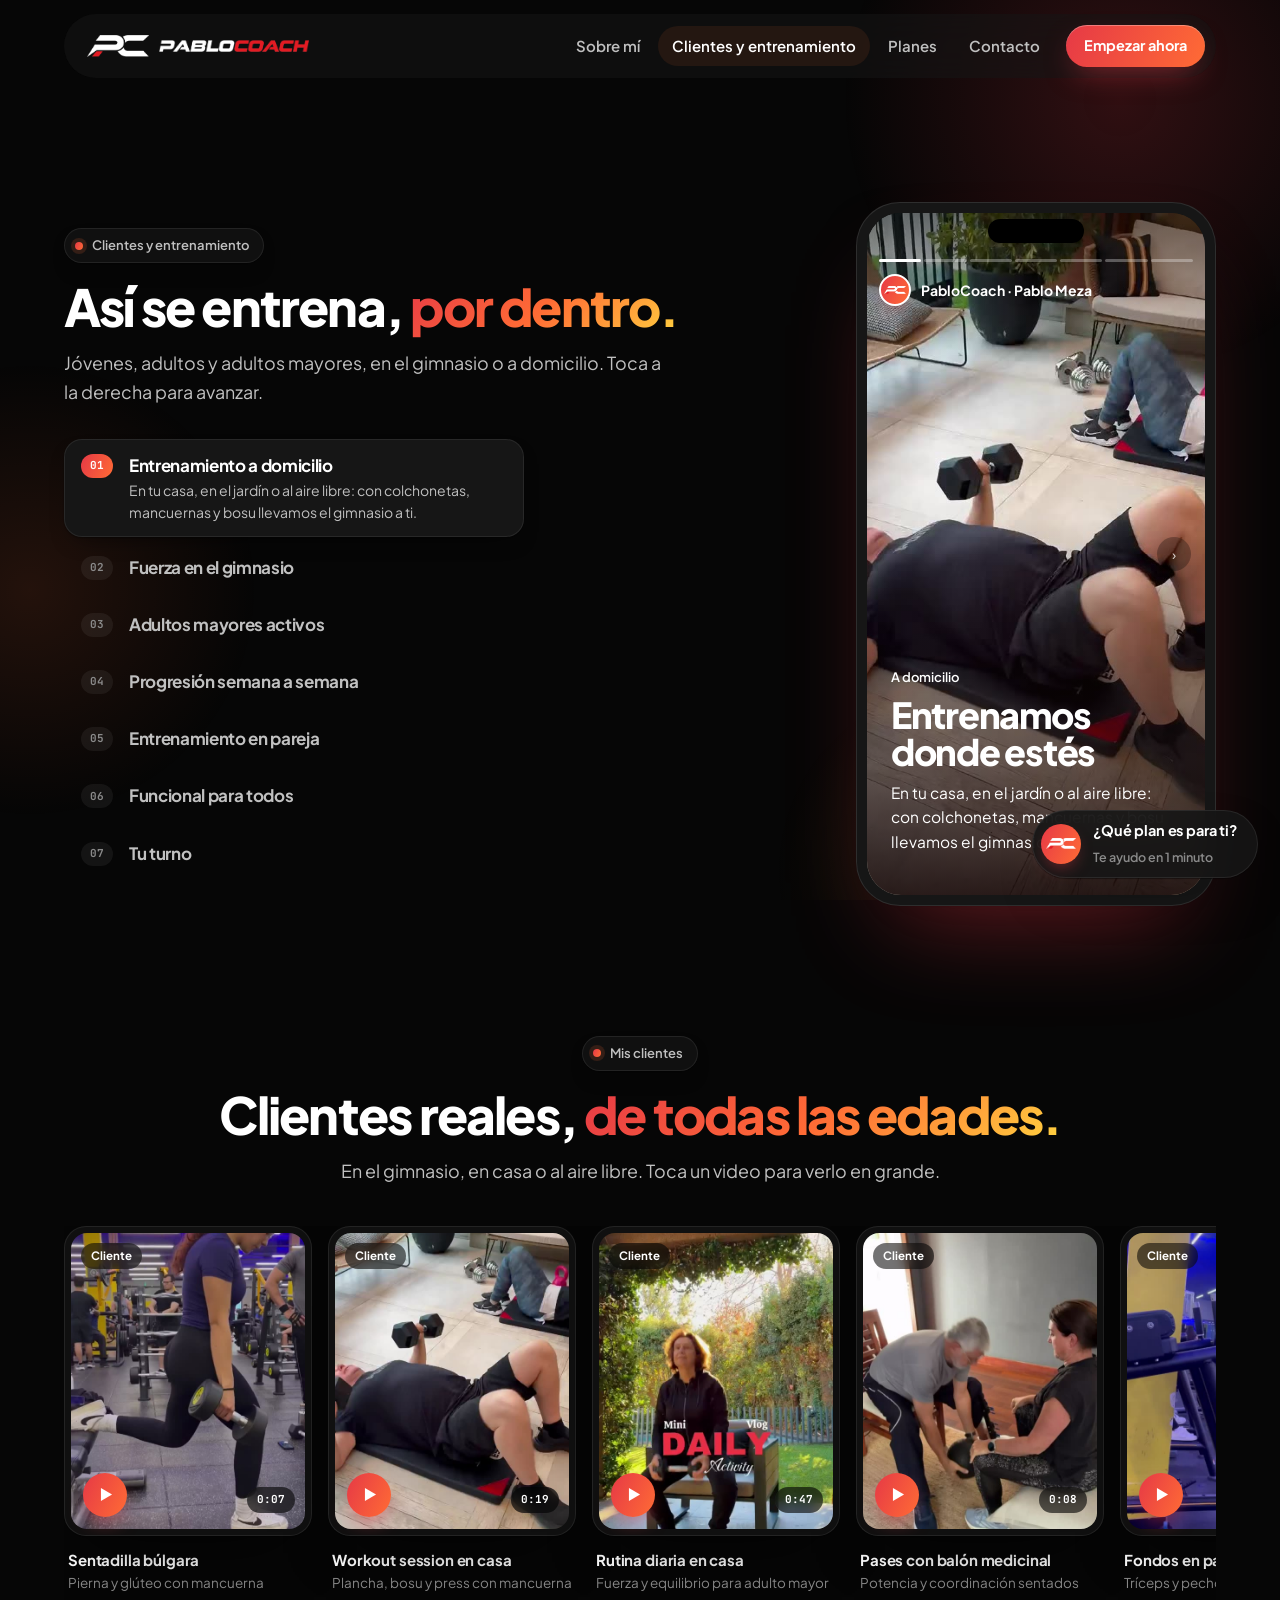
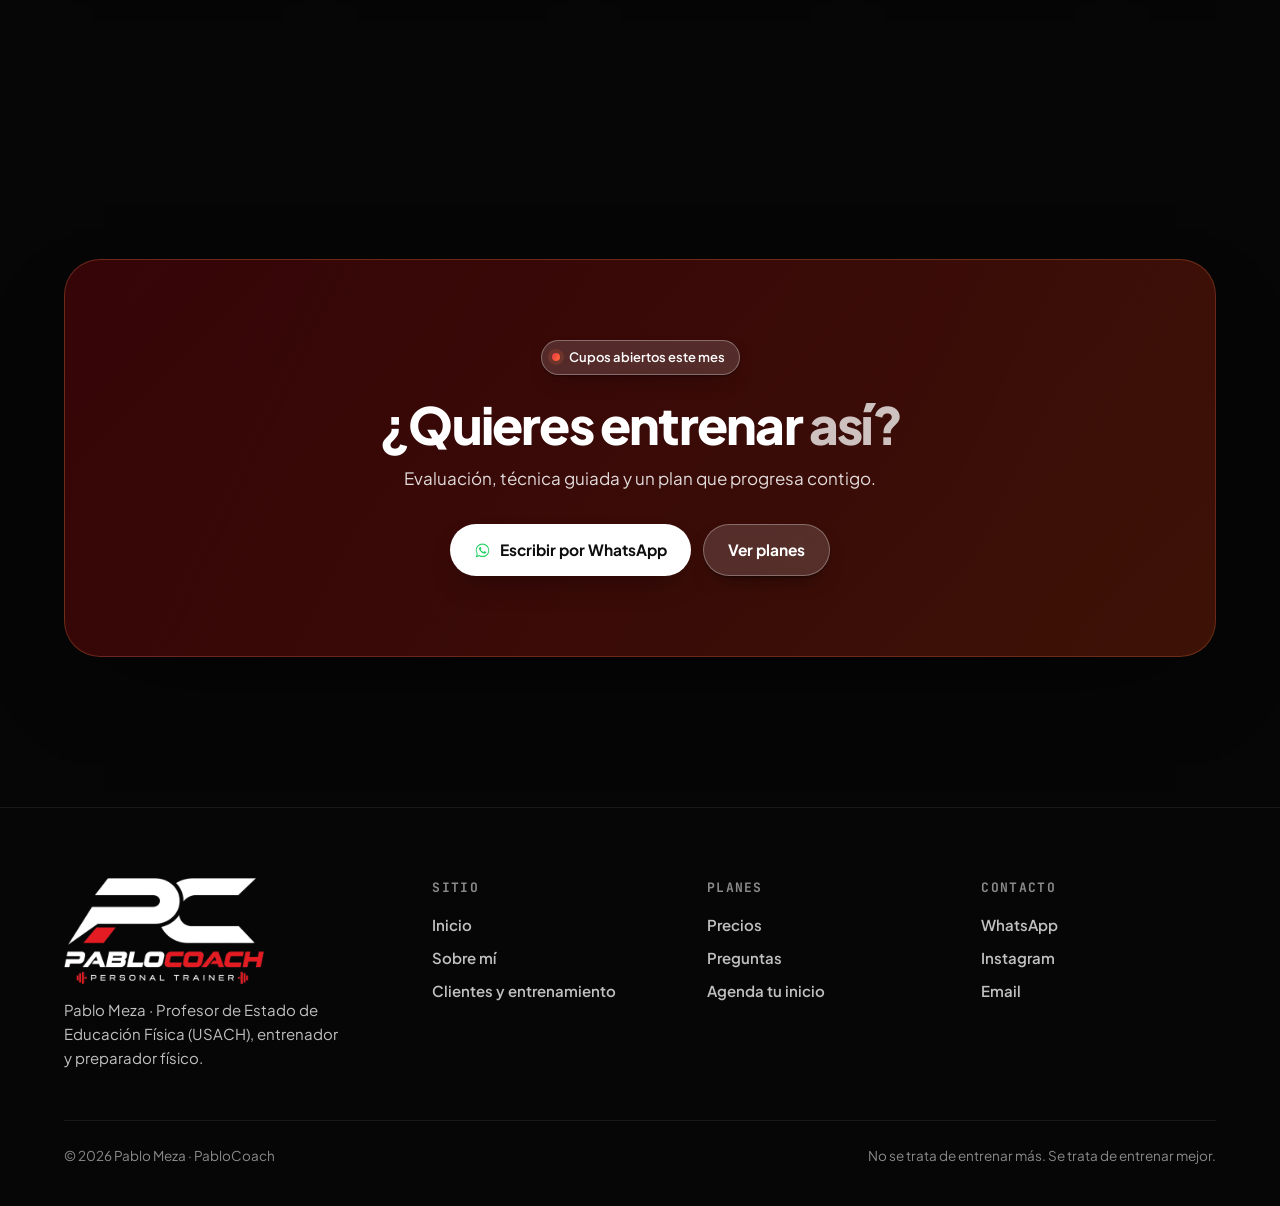
==== clientes.html @ e5ab9fd6 "Carrusel de planes centrado en celular Co-Authored-By: Claude Opus 5.5 <noreply@anthropic.com>" ====
<!doctype html>
<html lang="es">
<head>
  <meta charset="utf-8">
  <meta name="viewport" content="width=device-width, initial-scale=1">
  <title>Clientes y entrenamiento · PabloCoach</title>
  <meta name="description" content="Así entrenan los clientes de Pablo Meza: en el gimnasio, a domicilio y adultos mayores, con evaluación y técnica guiada.">
  <meta name="theme-color" content="#060606">
  <meta property="og:site_name" content="PabloCoach">
  <meta property="og:title" content="Clientes y entrenamiento · PabloCoach">
  <meta property="og:description" content="Así entrenan los clientes de Pablo Meza: en el gimnasio, a domicilio y adultos mayores, con evaluación y técnica guiada.">
  <meta property="og:image" content="assets/img/c-bulgara.jpg">
  <link rel="icon" type="image/png" href="assets/img/favicon.png">
  <link rel="apple-touch-icon" href="assets/img/apple-touch-icon.png">
  <link rel="preconnect" href="https://fonts.googleapis.com">
  <link rel="preconnect" href="https://fonts.gstatic.com" crossorigin>
  <link href="https://fonts.googleapis.com/css2?family=Plus+Jakarta+Sans:wght@400;500;600;700;800&family=JetBrains+Mono:wght@500;700&display=swap" rel="stylesheet">
  <link rel="stylesheet" href="styles.css?v=202610081731">
</head>
<body>
<div class="blobs" aria-hidden="true"><i></i><i></i><i></i></div>
<header class="nav">
  <div class="wrap">
    <div class="nav-in">
      <a href="index.html" class="logo" aria-label="PabloCoach, inicio"><img class="logo-pc" src="assets/img/logo-pc.png" alt="" width="85" height="30"><img class="logo-txt" src="assets/img/logo-texto.png" alt="PabloCoach" width="185" height="15"></a>
      <nav class="nav-d" aria-label="Principal">
        <a href="sobre-mi.html">Sobre mí</a>
        <a href="clientes.html" class="on" aria-current="page">Clientes y entrenamiento</a>
        <a href="planes.html">Planes</a>
        <a href="contacto.html">Contacto</a>
        <a class="btn btn-p btn-s" data-wa="Hola Pablo! Quiero info para empezar a entrenar">Empezar ahora</a>
      </nav>
      <button class="burger" aria-label="Abrir menú" aria-expanded="false"><span></span><span></span></button>
    </div>
  </div>
</header>

<main>

<section id="clientes">
  <div class="wrap st-wrap">
    <div data-stories="historias-clientes">
      <span class="badge rev"><i></i>Clientes y entrenamiento</span>
      <h2 class="rev">Así se entrena, <span class="grad">por dentro.</span></h2>
      <p class="sub rev">Jóvenes, adultos y adultos mayores, en el gimnasio o a domicilio. Toca a la derecha para avanzar.</p>
      <ol class="st-chaps rev" aria-label="Capítulos">
        <li><button class="st-chap" type="button"><span class="n">01</span><span><b>Entrenamiento a domicilio</b><small><span>En tu casa, en el jardín o al aire libre: con colchonetas, mancuernas y bosu llevamos el gimnasio a ti.</span></small></span></button></li>
        <li><button class="st-chap" type="button"><span class="n">02</span><span><b>Fuerza en el gimnasio</b><small><span>Sentadilla búlgara con mancuerna: pierna, glúteo y equilibrio en un solo ejercicio.</span></small></span></button></li>
        <li><button class="st-chap" type="button"><span class="n">03</span><span><b>Adultos mayores activos</b><small><span>Fuerza, equilibrio y movilidad adaptados a cada etapa de la vida, para moverse mejor día a día.</span></small></span></button></li>
        <li><button class="st-chap" type="button"><span class="n">04</span><span><b>Progresión semana a semana</b><small><span>Fondos asistidos: hoy la máquina te ayuda, en unas semanas los haces libres.</span></small></span></button></li>
        <li><button class="st-chap" type="button"><span class="n">05</span><span><b>Entrenamiento en pareja</b><small><span>Circuitos de core en pareja: más motivación y el mismo cuidado de la técnica.</span></small></span></button></li>
        <li><button class="st-chap" type="button"><span class="n">06</span><span><b>Funcional para todos</b><small><span>Pases con balón medicinal: potencia, coordinación y reacción, sin importar la edad.</span></small></span></button></li>
        <li><button class="st-chap" type="button"><span class="n">07</span><span><b>Tu turno</b><small><span>Cuéntame tu objetivo y armamos tu plan esta semana.</span></small></span></button></li>
      </ol>
      
    </div>
    <div class="st-phone rev">
      <div class="stories" id="historias-clientes" tabindex="0" role="region" aria-roledescription="historias" aria-label="Clientes y entrenamiento. Usa las flechas para avanzar.">
        <div class="st-slide" data-dur="9000">
          <video src="assets/video/c-domicilio.mp4" poster="assets/img/c-domicilio.jpg" muted loop playsinline preload="none" aria-label="Entrenamos donde estés"></video>
          <div class="st-txt"><small>A domicilio</small><h3>Entrenamos donde estés</h3><p>En tu casa, en el jardín o al aire libre: con colchonetas, mancuernas y bosu llevamos el gimnasio a ti.</p></div>
        </div>
        <div class="st-slide" data-dur="7000">
          <video src="assets/video/c-bulgara.mp4" poster="assets/img/c-bulgara.jpg" muted loop playsinline preload="none" aria-label="Fuerza que se nota"></video>
          <div class="st-txt"><small>En el gimnasio</small><h3>Fuerza que se nota</h3><p>Sentadilla búlgara con mancuerna: pierna, glúteo y equilibrio en un solo ejercicio.</p></div>
        </div>
        <div class="st-slide" data-dur="9000">
          <video src="assets/video/c-adulto-mayor.mp4" poster="assets/img/c-adulto-mayor.jpg" muted loop playsinline preload="none" aria-label="Para todas las edades"></video>
          <div class="st-txt"><small>Adulto mayor</small><h3>Para todas las edades</h3><p>Fuerza, equilibrio y movilidad adaptados a cada etapa de la vida, para moverse mejor día a día.</p></div>
        </div>
        <div class="st-slide" data-dur="8000">
          <video src="assets/video/c-fondos-asistidos.mp4" poster="assets/img/c-fondos-asistidos.jpg" muted loop playsinline preload="none" aria-label="Paso a paso"></video>
          <div class="st-txt"><small>Progresión</small><h3>Paso a paso</h3><p>Fondos asistidos: hoy la máquina te ayuda, en unas semanas los haces libres.</p></div>
        </div>
        <div class="st-slide" data-dur="8000">
          <video src="assets/video/c-core-pareja.mp4" poster="assets/img/c-core-pareja.jpg" muted loop playsinline preload="none" aria-label="Mejor acompañado"></video>
          <div class="st-txt"><small>En pareja o grupo</small><h3>Mejor acompañado</h3><p>Circuitos de core en pareja: más motivación y el mismo cuidado de la técnica.</p></div>
        </div>
        <div class="st-slide" data-dur="7000">
          <video src="assets/video/c-balon-medicinal.mp4" poster="assets/img/c-balon-medicinal.jpg" muted loop playsinline preload="none" aria-label="Moverse mejor"></video>
          <div class="st-txt"><small>Potencia y coordinación</small><h3>Moverse mejor</h3><p>Pases con balón medicinal: potencia, coordinación y reacción, sin importar la edad.</p></div>
        </div>
        <div class="st-slide" data-dur="7000">
          <video src="assets/video/c-press-piso.mp4" poster="assets/img/c-press-piso.jpg" muted loop playsinline preload="none" aria-label="¿Entrenamos?"></video>
          <div class="st-txt"><small>Tu turno</small><h3>¿Entrenamos?</h3><p>Cuéntame tu objetivo y armamos tu plan esta semana.</p><a class="btn btn-p btn-s" data-wa="Hola Pablo! Vi tu página y quiero entrenar contigo">Escribirle a Pablo <svg viewBox="0 0 20 20" fill="none" stroke="currentColor" stroke-width="2.2" stroke-linecap="round" stroke-linejoin="round"><path d="M4 10h12M11 5l5 5-5 5"/></svg></a></div>
        </div>
        <div class="st-top"><div class="st-bars"></div><div class="st-user"><span class="np-av"><img src="assets/img/logo-pc.png" alt=""></span>PabloCoach · Pablo Meza</div></div>
        <span class="st-hint" aria-hidden="true">›</span>
      </div>
    </div>
  </div>
</section>


<section style="padding-top:20px">
  <div class="wrap center">
    <span class="badge rev"><i></i>Mis clientes</span>
    <h2 class="rev">Clientes reales, <span class="grad">de todas las edades.</span></h2>
    <p class="sub rev">En el gimnasio, en casa o al aire libre. Toca un video para verlo en grande.</p>
  </div>
  <div class="wrap">
    <ul class="vrow" id="videos">
      <li><button class="vcard" data-src="assets/video/c-bulgara.mp4" aria-label="Ver video: Sentadilla búlgara">
        <span class="fr"><img src="assets/img/c-bulgara.jpg" alt="" loading="lazy"><span class="tg">Cliente</span><span class="pl"><svg viewBox="0 0 12 14"><path fill="currentColor" d="M0 0l12 7-12 7z"/></svg></span><span class="du">0:07</span></span>
        <b>Sentadilla búlgara</b><small>Pierna y glúteo con mancuerna</small></button></li>
      <li><button class="vcard" data-src="assets/video/c-domicilio.mp4" aria-label="Ver video: Workout session en casa">
        <span class="fr"><img src="assets/img/c-domicilio.jpg" alt="" loading="lazy"><span class="tg">Cliente</span><span class="pl"><svg viewBox="0 0 12 14"><path fill="currentColor" d="M0 0l12 7-12 7z"/></svg></span><span class="du">0:19</span></span>
        <b>Workout session en casa</b><small>Plancha, bosu y press con mancuerna</small></button></li>
      <li><button class="vcard" data-src="assets/video/c-adulto-mayor.mp4" aria-label="Ver video: Rutina diaria en casa">
        <span class="fr"><img src="assets/img/c-adulto-mayor.jpg" alt="" loading="lazy"><span class="tg">Cliente</span><span class="pl"><svg viewBox="0 0 12 14"><path fill="currentColor" d="M0 0l12 7-12 7z"/></svg></span><span class="du">0:47</span></span>
        <b>Rutina diaria en casa</b><small>Fuerza y equilibrio para adulto mayor</small></button></li>
      <li><button class="vcard" data-src="assets/video/c-balon-medicinal.mp4" aria-label="Ver video: Pases con balón medicinal">
        <span class="fr"><img src="assets/img/c-balon-medicinal.jpg" alt="" loading="lazy"><span class="tg">Cliente</span><span class="pl"><svg viewBox="0 0 12 14"><path fill="currentColor" d="M0 0l12 7-12 7z"/></svg></span><span class="du">0:08</span></span>
        <b>Pases con balón medicinal</b><small>Potencia y coordinación sentados</small></button></li>
      <li><button class="vcard" data-src="assets/video/c-fondos-paralelas.mp4" aria-label="Ver video: Fondos en paralelas">
        <span class="fr"><img src="assets/img/c-fondos-paralelas.jpg" alt="" loading="lazy"><span class="tg">Cliente</span><span class="pl"><svg viewBox="0 0 12 14"><path fill="currentColor" d="M0 0l12 7-12 7z"/></svg></span><span class="du">0:10</span></span>
        <b>Fondos en paralelas</b><small>Tríceps y pecho con peso corporal</small></button></li>
      <li><button class="vcard" data-src="assets/video/c-core-pareja.mp4" aria-label="Ver video: Circuito de core en pareja">
        <span class="fr"><img src="assets/img/c-core-pareja.jpg" alt="" loading="lazy"><span class="tg">Cliente</span><span class="pl"><svg viewBox="0 0 12 14"><path fill="currentColor" d="M0 0l12 7-12 7z"/></svg></span><span class="du">0:20</span></span>
        <b>Circuito de core en pareja</b><small>Crunch, plancha y elevación de piernas</small></button></li>
      <li><button class="vcard" data-src="assets/video/c-press-piso.mp4" aria-label="Ver video: Press de piso con barra">
        <span class="fr"><img src="assets/img/c-press-piso.jpg" alt="" loading="lazy"><span class="tg">Cliente</span><span class="pl"><svg viewBox="0 0 12 14"><path fill="currentColor" d="M0 0l12 7-12 7z"/></svg></span><span class="du">0:08</span></span>
        <b>Press de piso con barra</b><small>Fuerza de pecho al aire libre</small></button></li>
      <li><button class="vcard" data-src="assets/video/c-fondos-asistidos.mp4" aria-label="Ver video: Fondos asistidos">
        <span class="fr"><img src="assets/img/c-fondos-asistidos.jpg" alt="" loading="lazy"><span class="tg">Cliente</span><span class="pl"><svg viewBox="0 0 12 14"><path fill="currentColor" d="M0 0l12 7-12 7z"/></svg></span><span class="du">0:18</span></span>
        <b>Fondos asistidos</b><small>Progresión hacia fondos libres</small></button></li>
      <li><button class="vcard" data-src="assets/video/c-encogimientos.mp4" aria-label="Ver video: Encogimientos con mancuernas">
        <span class="fr"><img src="assets/img/c-encogimientos.jpg" alt="" loading="lazy"><span class="tg">Cliente</span><span class="pl"><svg viewBox="0 0 12 14"><path fill="currentColor" d="M0 0l12 7-12 7z"/></svg></span><span class="du">0:15</span></span>
        <b>Encogimientos con mancuernas</b><small>Trapecio y agarre</small></button></li>
      <li><button class="vcard" data-src="assets/video/c-core-mancuerna.mp4" aria-label="Ver video: Core con mancuerna">
        <span class="fr"><img src="assets/img/c-core-mancuerna.jpg" alt="" loading="lazy"><span class="tg">Cliente</span><span class="pl"><svg viewBox="0 0 12 14"><path fill="currentColor" d="M0 0l12 7-12 7z"/></svg></span><span class="du">0:04</span></span>
        <b>Core con mancuerna</b><small>Abdomen al aire libre</small></button></li>
    </ul>
  </div>
</section>


<section>
  <div class="wrap">
    <div class="cta-box rev">
      <video src="assets/video/cliente-dominadas.mp4" muted loop playsinline preload="none" data-auto aria-hidden="true"></video>
      <span class="badge" style="background:rgba(255,255,255,.14);border-color:rgba(255,255,255,.3);color:#fff"><i></i>Cupos abiertos este mes</span>
      <h2 style="margin-top:22px">¿Quieres entrenar <span style="opacity:.75">así?</span></h2>
      <p>Evaluación, técnica guiada y un plan que progresa contigo.</p>
      <div class="ctas">
        <a class="btn btn-white" data-wa="Hola Pablo! Quiero empezar a entrenar contigo"><svg style="color:#25D366" viewBox="0 0 32 32" aria-hidden="true"><path fill="currentColor" d="M16 3C9 3 3.3 8.6 3.3 15.6c0 2.4.7 4.7 1.9 6.7L3 29l6.9-2.2c1.9 1 4 1.6 6.1 1.6 7 0 12.7-5.6 12.7-12.6S23 3 16 3zm0 23.1c-2 0-3.9-.5-5.6-1.6l-.4-.2-4.1 1.3 1.3-4-.3-.4c-1.2-1.8-1.8-3.8-1.8-5.9C5.1 9.9 10 5.2 16 5.2s10.9 4.8 10.9 10.6S22 26.1 16 26.1zm6-7.9c-.3-.2-1.9-.9-2.2-1s-.5-.2-.7.2-.8 1-1 1.2-.4.2-.7.1c-.3-.2-1.4-.5-2.6-1.6-1-.9-1.6-1.9-1.8-2.2-.2-.3 0-.5.1-.7l.5-.6c.2-.2.2-.4.3-.6.1-.2 0-.4 0-.6l-1-2.4c-.3-.6-.5-.5-.7-.5h-.6c-.2 0-.6.1-.9.4-.3.3-1.2 1.1-1.2 2.7s1.2 3.2 1.4 3.4c.2.2 2.4 3.6 5.7 5 .8.3 1.4.5 1.9.7.8.3 1.5.2 2.1.1.6-.1 1.9-.8 2.2-1.5.3-.7.3-1.4.2-1.5-.1-.2-.3-.3-.6-.4z"/></svg> Escribir por WhatsApp</a>
        <a class="btn btn-g" href="planes.html">Ver planes</a>
      </div>
    </div>
  </div>
</section>

</main>

<footer class="foot">
  <div class="wrap">
    <div class="foot-grid">
      <div>
        <a href="index.html" class="logo-foot" aria-label="PabloCoach, inicio"><img src="assets/img/logo-pablocoach.png" alt="PabloCoach · Personal Trainer" width="200" height="106" loading="lazy"></a>
        <p>Pablo Meza · Profesor de Estado de Educación Física (USACH), entrenador y preparador físico.</p>
      </div>
      <div>
        <h4>Sitio</h4>
        <ul>
          <li><a href="index.html">Inicio</a></li>
          <li><a href="sobre-mi.html">Sobre mí</a></li>
          <li><a href="clientes.html">Clientes y entrenamiento</a></li>
        </ul>
      </div>
      <div>
        <h4>Planes</h4>
        <ul>
          <li><a href="planes.html">Precios</a></li>
          <li><a href="planes.html#preguntas">Preguntas</a></li>
          <li><a href="contacto.html">Agenda tu inicio</a></li>
        </ul>
      </div>
      <div>
        <h4>Contacto</h4>
        <ul>
          <li><a data-wa="Hola Pablo!">WhatsApp</a></li>
          <li><a data-ig>Instagram</a></li>
          <li><a data-mail>Email</a></li>
        </ul>
      </div>
    </div>
    <div class="foot-bot">
      <span>© <span data-year></span> Pablo Meza · PabloCoach</span>
      <span>No se trata de entrenar más. Se trata de entrenar mejor.</span>
    </div>
  </div>
</footer>

<div class="lb" role="dialog" aria-label="Video">
  <button class="lb-x" aria-label="Cerrar">✕</button>
  <video controls playsinline></video>
</div>

<script src="main.js?v=202610081731"></script>
<script src="chat.js?v=202610081731"></script>
</body>
</html>
---- styles.css ----
/* ═══════════════════════════════════════════════
   PABLOCOACH — styles.css
   Claro, vidrio esmerilado, degradado azul eléctrico
   ═══════════════════════════════════════════════ */

:root {
  color-scheme: dark;
  --bg: #060606;
  --dark: #0e0e0e;
  --dark2: #161616;
  --dark3: #1e1e1e;
  --ink: #ffffff;
  --ink2: #c0c0c0;
  --ink3: #8a8a8a;
  --line: rgba(255, 255, 255, .08);
  --rojo: #e63946;
  --acento: #ff6b35;
  --amarillo: #ffd23f;
  --check: #ff6b35;
  --grad: linear-gradient(135deg, #e63946, #ff6b35, #ffd23f);
  --grad-btn: linear-gradient(115deg, #e63946 0%, #ff6b35 100%);
  --glass: rgba(22, 22, 22, .72);
  --glass-bd: rgba(255, 255, 255, .08);
  --sh: 0 1px 1px rgba(0, 0, 0, .4), 0 24px 60px -28px rgba(0, 0, 0, .9);
  --sh-s: 0 1px 2px rgba(0, 0, 0, .4), 0 10px 24px -14px rgba(0, 0, 0, .8);
  --g: 24px;
  --r: 28px;
  --ease: cubic-bezier(.22, .8, .24, 1);
  --mono: 'JetBrains Mono', ui-monospace, monospace;
}

*, *::before, *::after { margin: 0; padding: 0; box-sizing: border-box; }
html { overflow-x: clip; scroll-behavior: smooth; -webkit-text-size-adjust: 100%; }
body {
  background: var(--bg);
  color: var(--ink);
  font-family: 'Plus Jakarta Sans', system-ui, -apple-system, sans-serif;
  font-size: 17px;
  line-height: 1.6;
  -webkit-font-smoothing: antialiased;
  overflow-x: clip;
}
a { color: inherit; text-decoration: none; }
img, video, svg { display: block; max-width: 100%; }
button { font: inherit; color: inherit; border: 0; background: none; cursor: pointer; }
ul, ol { list-style: none; }

.wrap { max-width: 1200px; margin: 0 auto; padding: 0 var(--g); }

/* Fondo con manchas de luz */
.blobs { position: fixed; inset: 0; z-index: -1; pointer-events: none; overflow: hidden; }
.blobs i { position: absolute; border-radius: 50%; opacity: .55; }
.blobs i:nth-child(1) { width: 560px; height: 560px; background: radial-gradient(circle, rgba(230, 57, 70, .35), transparent 70%); top: -180px; right: -120px; }
.blobs i:nth-child(2) { width: 460px; height: 460px; background: radial-gradient(circle, rgba(255, 107, 53, .22), transparent 70%); top: 40%; left: -200px; }
.blobs i:nth-child(3) { width: 380px; height: 380px; background: radial-gradient(circle, rgba(255, 210, 63, .18), transparent 70%); bottom: -160px; right: 10%; opacity: .4; }

/* ── Tipografía ── */
h1, h2, h3 { font-weight: 800; letter-spacing: -.035em; line-height: 1.06; color: var(--ink); }
h1 { font-size: clamp(40px, 6vw, 76px); }
h2 { font-size: clamp(30px, 4vw, 52px); margin: 16px 0; }
h3 { font-size: 21px; letter-spacing: -.02em; }
.grad { background: var(--grad); -webkit-background-clip: text; background-clip: text; color: transparent; }
.sub { font-size: clamp(16.5px, 1.4vw, 19px); color: var(--ink2); max-width: 600px; }
.mono { font-family: var(--mono); }
.center { text-align: center; }
.center .sub { margin-inline: auto; }

.badge {
  display: inline-flex; align-items: center; gap: 9px;
  padding: 6px 14px 6px 10px; border-radius: 999px;
  background: var(--glass); border: 1px solid var(--glass-bd);
  box-shadow: var(--sh-s); backdrop-filter: blur(10px);
  font-size: 13px; font-weight: 600; color: var(--ink2);
}
.badge i { width: 8px; height: 8px; border-radius: 50%; background: var(--grad-btn); box-shadow: 0 0 0 4px rgba(255, 107, 53, .15); animation: pulse 2s infinite; }
@keyframes pulse { 50% { box-shadow: 0 0 0 7px rgba(255, 107, 53, 0); } }

.eyebrow { font-family: var(--mono); font-size: 12.5px; font-weight: 700; letter-spacing: .14em; text-transform: uppercase; color: var(--acento); }

/* ── Botones ── */
.btn {
  position: relative; display: inline-flex; align-items: center; justify-content: center; gap: 9px;
  height: 52px; padding: 0 24px; border-radius: 999px;
  font-weight: 700; font-size: 15.5px; white-space: nowrap; cursor: pointer;
  transition: box-shadow .3s var(--ease), transform .2s var(--ease), background .3s;
}
.btn:active { transform: scale(.97); }
.btn svg { width: 17px; height: 17px; }
.btn-p { color: #fff; background: var(--grad-btn); box-shadow: 0 12px 30px -10px rgba(230, 57, 70, .6), inset 0 1px 0 rgba(255, 255, 255, .3); }
.btn-p:hover { box-shadow: 0 18px 40px -10px rgba(230, 57, 70, .75), inset 0 1px 0 rgba(255, 255, 255, .3); }
.btn-g { color: var(--ink); background: var(--glass); border: 1px solid var(--glass-bd); box-shadow: var(--sh-s); backdrop-filter: blur(10px); }
.btn-g:hover { box-shadow: var(--sh); }
.btn-s { height: 42px; padding: 0 18px; font-size: 14.5px; }
.btn-w { width: 100%; }
.ctas { display: flex; gap: 12px; flex-wrap: wrap; margin-top: 32px; }

/* ── Tarjeta de vidrio ── */
.card {
  background: var(--glass); border: 1px solid var(--glass-bd);
  border-radius: var(--r); box-shadow: var(--sh); backdrop-filter: blur(14px);
}

/* ── Navegación ── */
.nav { position: sticky; top: 0; z-index: 50; padding: 14px 0; transition: padding .3s var(--ease); }
.nav-in {
  display: flex; align-items: center; gap: 18px;
  padding: 10px 10px 10px 22px; border-radius: 999px;
  background: rgba(22, 22, 22, .55); border: 1px solid transparent;
  backdrop-filter: blur(16px); transition: all .4s var(--ease);
}
.nav.scrolled .nav-in { background: rgba(22, 22, 22, .82); border-color: var(--glass-bd); box-shadow: var(--sh-s); }
.logo { display: flex; align-items: center; gap: 10px; font-weight: 800; letter-spacing: -.03em; font-size: 18px; }
.logo b { display: grid; place-items: center; width: 34px; height: 34px; border-radius: 11px; background: var(--grad-btn); color: #fff; font-size: 14px; letter-spacing: 0; box-shadow: 0 8px 18px -8px rgba(230, 57, 70, .7); }
.nav-d { margin-left: auto; display: flex; align-items: center; gap: 4px; font-size: 15px; font-weight: 600; }
.nav-d a:not(.btn) { padding: 8px 14px; border-radius: 999px; color: var(--ink2); transition: color .2s, background .2s; }
.nav-d a:not(.btn):hover { color: var(--ink); background: rgba(255, 255, 255, .05); }
.nav-d a.on { color: var(--ink); background: rgba(255, 107, 53, .09); }
.nav-d .btn { margin-left: 8px; }
.burger { display: none; margin-left: auto; width: 44px; height: 44px; border-radius: 50%; background: var(--glass); border: 1px solid var(--glass-bd); position: relative; }
.burger span { position: absolute; left: 13px; width: 18px; height: 2px; border-radius: 2px; background: var(--ink); transition: transform .35s var(--ease), top .35s var(--ease); }
.burger span:nth-child(1) { top: 17px; }
.burger span:nth-child(2) { top: 25px; }
.nav.open .burger span:nth-child(1) { top: 21px; transform: rotate(45deg); }
.nav.open .burger span:nth-child(2) { top: 21px; transform: rotate(-45deg); }

/* ── Secciones ── */
section { padding: 110px 0; position: relative; }
.head { max-width: 720px; margin-bottom: 54px; }
.head.center { margin-inline: auto; }

/* ── Hero ── */
.hero { padding: 60px 0 90px; }
.hero-grid { display: grid; grid-template-columns: 1.05fr .95fr; gap: 48px; align-items: center; }
.hero h1 { margin: 22px 0 22px; }
.ticks { display: flex; flex-wrap: wrap; gap: 10px 22px; margin-top: 30px; font-size: 14.5px; font-weight: 600; color: var(--ink2); }
.ticks li { display: flex; align-items: center; gap: 8px; }
.ticks li::before, .check li::before, .plan li::before {
  content: '✓'; flex: none; width: 20px; height: 20px; border-radius: 50%;
  background: rgba(255, 107, 53, .15); color: var(--check);
  font-size: 11px; font-weight: 800; display: grid; place-items: center;
}

/* Collage de maquetas */
.stage { position: relative; height: 620px; }
.phone {
  position: absolute; overflow: hidden; border-radius: 36px; background: #000;
  border: 7px solid #000; box-shadow: 0 40px 80px -30px rgba(0, 0, 0, .9), 0 0 0 1px rgba(255, 255, 255, .12);
}
.phone video, .phone img { width: 100%; height: 100%; object-fit: cover; border-radius: 29px; }
.phone::before { content: ''; position: absolute; top: 9px; left: 50%; translate: -50% 0; width: 74px; height: 20px; border-radius: 20px; background: #000; z-index: 2; }
.ph-main { width: 300px; height: 560px; left: 50%; top: 20px; translate: -38% 0; z-index: 2; }
.ph-back { width: 210px; height: 390px; left: 0; top: 150px; rotate: -7deg; opacity: .95; z-index: 1; }
.float {
  position: absolute; z-index: 3; padding: 14px 16px; border-radius: 20px;
  background: rgba(22, 22, 22, .86); border: 1px solid var(--glass-bd);
  box-shadow: var(--sh); backdrop-filter: blur(14px);
  font-size: 13px; font-weight: 600; color: var(--ink2);
  animation: bob 6s ease-in-out infinite;
}
.float strong { display: block; color: var(--ink); font-size: 15px; font-weight: 800; letter-spacing: -.01em; }
.float .mono { font-size: 12px; color: var(--check); font-weight: 700; }
.fl-1 { top: 60px; right: -6px; }
.fl-2 { bottom: 70px; right: 0; animation-delay: -2s; }
.fl-3 { bottom: 20px; left: 20px; animation-delay: -4s; }
.fl-ico { display: flex; align-items: center; gap: 12px; }
.fl-ico span { width: 38px; height: 38px; border-radius: 12px; display: grid; place-items: center; color: var(--acento); flex: none; background: rgba(255, 107, 53, .12); }
.bar { height: 6px; border-radius: 6px; background: rgba(255, 255, 255, .07); margin-top: 8px; overflow: hidden; width: 150px; }
.bar i { display: block; height: 100%; width: 78%; border-radius: inherit; background: var(--grad-btn); }
@keyframes bob { 50% { transform: translateY(-10px); } }

/* ── Cinta de palabras ── */
.strip { padding: 26px 0; border-block: 1px solid var(--line); background: rgba(22, 22, 22, .45); overflow: hidden; }
.strip-track { display: flex; gap: 46px; width: max-content; animation: slide 32s linear infinite; font-weight: 800; font-size: 22px; letter-spacing: -.02em; color: var(--ink3); }
.strip-track span:nth-child(even) { color: var(--acento); }
@keyframes slide { to { transform: translateX(-50%); } }

/* ── Camino tipo Duolingo ── */
.camino { position: relative; padding: 90px 0 70px; overflow: clip; isolation: isolate; }
.camino-fondo { position: absolute; z-index: 0; inset: -8% 0; width: 100%; height: 116%; object-fit: cover; object-position: 50% 30%; opacity: .3; pointer-events: none; will-change: transform; }
/* Capa oscura: la meta se intuye de fondo sin competir con la ruta. */
.camino::after { content: ""; position: absolute; inset: 0; z-index: 1; pointer-events: none; background: radial-gradient(ellipse at 50% 15%, rgba(255, 107, 53, .18), transparent 45%), linear-gradient(180deg, rgba(6, 6, 6, .55), rgba(6, 6, 6, .82) 45%, rgba(6, 6, 6, .95)); }
.camino-inner { position: relative; z-index: 2; display: flex; flex-direction: column; align-items: center; }
.camino-head { text-align: center; }
.camino-head h2 { margin: 10px 0 0; font-size: clamp(28px, 3.6vw, 46px); }
.camino-head .sub { max-width: 560px; margin: 10px auto 0; font-size: 16px; }
.burbuja span { display: block; margin-top: 6px; font-size: 13.5px; line-height: 1.45; color: var(--ink2); }
.camino-mapa { position: relative; width: min(560px, 100%); height: 1000px; margin-top: 32px; }
.camino-svg { position: absolute; inset: 0; width: 100%; height: 100%; overflow: visible; }
.camino-svg path { fill: none; vector-effect: non-scaling-stroke; stroke-linecap: round; }
.camino-base { stroke: rgba(255, 255, 255, .14); stroke-width: 14; stroke-dasharray: 2 22; }
.camino-trazo { stroke: url(#caminoGrad); stroke-width: 14; stroke-dasharray: 1; stroke-dashoffset: 0; }
.camino-nodo, .camino-meta { position: absolute; transform: translate(-50%, -50%); }
.camino-nodo { z-index: 3; }
.bola { position: relative; display: grid; place-items: center; width: 66px; height: 66px; border-radius: 50%; overflow: hidden; background: var(--dark3); border: 3px solid #2c2c2c; box-shadow: 0 7px 0 #0d0d0d, 0 18px 30px -12px rgba(0, 0, 0, .8); font-family: var(--mono); font-size: 18px; font-weight: 700; color: var(--ink3); }
.bola .fill { position: absolute; inset: 0; background: var(--grad-btn); }
.bola .n, .bola .ok { position: relative; z-index: 1; }
.bola .ok { position: absolute; width: 30px; height: 30px; color: #fff; }
.bola .n { display: none; }
.camino-anim .bola .n { display: block; }
.camino-card { position: absolute; z-index: 4; width: min(280px, 56%); transform: translateY(-50%); }
.camino-card.der { left: 38%; }
.camino-card.izq { right: 38%; text-align: right; }
.burbuja { padding: 14px 16px; border-radius: 18px; background: rgba(22, 22, 22, .88); border: 1px solid rgba(255, 255, 255, .1); box-shadow: var(--sh); backdrop-filter: blur(10px); }
.burbuja small { display: block; font-family: var(--mono); font-size: 11px; font-weight: 700; letter-spacing: .06em; color: var(--acento); text-transform: uppercase; }
.burbuja b { display: block; margin-top: 4px; font-size: 18px; line-height: 1.25; letter-spacing: -.02em; }
.camino-meta { z-index: 3; display: grid; justify-items: center; gap: 8px; }
.camino-meta .aro { display: block; width: 96px; height: 96px; padding: 4px; border-radius: 50%; background: var(--grad); box-shadow: 0 0 0 8px rgba(255, 107, 53, .12), 0 0 50px rgba(255, 107, 53, .55); }
.camino-meta img { width: 100%; height: 100%; border-radius: 50%; object-fit: cover; object-position: 48% 18%; border: 3px solid var(--bg); }
.camino-meta .etq { padding: 4px 12px; border-radius: 999px; background: var(--grad-btn); font-size: 12px; font-weight: 800; letter-spacing: .04em; text-transform: uppercase; }
.camino-yo { display: none; position: absolute; z-index: 5; left: 0; top: 0; width: 44px; height: 44px; border-radius: 50%; background: #fff; color: var(--bg); font-size: 13px; font-weight: 800; box-shadow: 0 0 0 6px rgba(255, 255, 255, .15), 0 10px 26px -6px rgba(255, 107, 53, .9); }
.camino-yo span { display: grid; place-items: center; width: 100%; height: 100%; }
.camino-anim .camino-yo { display: block; }
.camino-popup { position: relative; z-index: 6; width: min(440px, calc(100% - 32px)); margin: 36px auto 0; }
.popup-in { overflow: hidden; border-radius: 28px; background: var(--dark2); border: 1px solid rgba(255, 107, 53, .35); box-shadow: 0 40px 90px -30px rgba(230, 57, 70, .6), var(--sh); }
.popup-in > img { width: 100%; aspect-ratio: 16 / 10; object-fit: cover; object-position: 50% 22%; }
.popup-txt { padding: 22px 24px 24px; text-align: center; }
.popup-txt p { margin-top: 14px; font-size: 22px; font-weight: 800; line-height: 1.25; letter-spacing: -.03em; }
.popup-txt .grad { display: block; font-size: 30px; }
.firma { display: block; margin: 10px 0 18px; font-size: 14px; font-weight: 600; color: var(--ink3); }
@media (max-width: 640px) {
  .camino { padding: 80px 0 70px; }
  .camino-mapa { height: 880px; margin-top: 24px; }
  .camino-head .sub { font-size: 14px; }
  .burbuja span { font-size: 12px; margin-top: 4px; }
  .bola { width: 54px; height: 54px; font-size: 15px; box-shadow: 0 6px 0 #0d0d0d, 0 14px 24px -10px rgba(0, 0, 0, .8); }
  .bola .ok { width: 24px; height: 24px; }
  .camino-card { width: 58%; }
  .camino-card.der { left: 40%; }
  .camino-card.izq { right: 40%; }
  .burbuja { padding: 11px 13px; border-radius: 15px; }
  .burbuja b { font-size: 15.5px; }
  .camino-meta .aro { width: 78px; height: 78px; }
  .popup-txt p { font-size: 19px; }
  .popup-txt .grad { font-size: 25px; }
}

/* ── Pasos / bento ── */
.bento { display: grid; grid-template-columns: repeat(6, 1fr); gap: 20px; }
.bento .card { padding: 32px; overflow: hidden; position: relative; }
.b-3 { grid-column: span 3; }
.b-2 { grid-column: span 2; }
.b-4 { grid-column: span 4; }
.num { font-family: var(--mono); font-size: 13px; font-weight: 700; color: var(--acento); display: inline-block; padding: 4px 10px; border-radius: 999px; background: rgba(255, 107, 53, .08); margin-bottom: 18px; }
.bento h3 { margin-bottom: 10px; }
.bento p { color: var(--ink2); font-size: 15.5px; }
.b-media { display: grid; grid-template-columns: 1fr 180px; gap: 26px; align-items: center; }
.b-media video { width: 180px; aspect-ratio: 9/16; object-fit: cover; border-radius: 20px; box-shadow: var(--sh); }

.stats { display: flex; gap: 14px; flex-wrap: wrap; margin-top: 20px; }
.stat { flex: 1 1 120px; padding: 16px; border-radius: 18px; background: rgba(22, 22, 22, .6); border: 1px solid var(--glass-bd); }
.stat b { display: block; font-family: var(--mono); font-size: 28px; letter-spacing: -.03em; background: var(--grad); -webkit-background-clip: text; background-clip: text; color: transparent; }
.stat span { font-size: 13px; color: var(--ink2); font-weight: 600; }

/* ── Videos ── */
.chips { display: flex; gap: 8px; flex-wrap: wrap; margin-bottom: 30px; }
.chip { height: 40px; padding: 0 18px; border-radius: 999px; font-size: 14.5px; font-weight: 700; color: var(--ink2); background: var(--glass); border: 1px solid var(--glass-bd); box-shadow: var(--sh-s); transition: all .3s var(--ease); }
.chip:hover { color: var(--ink); }
.chip.on { color: #fff; background: var(--grad-btn); border-color: transparent; box-shadow: 0 10px 22px -10px rgba(230, 57, 70, .7); }
.clips { display: grid; grid-template-columns: repeat(3, 1fr); gap: 20px; }
.clips.c4 { grid-template-columns: repeat(4, 1fr); }
.clip { position: relative; aspect-ratio: 9/16; border-radius: 26px; overflow: hidden; background: #000; box-shadow: var(--sh); text-align: left; transition: transform .5s var(--ease), box-shadow .5s var(--ease), opacity .4s; }
.clip:hover { transform: translateY(-6px); box-shadow: 0 34px 70px -30px rgba(0, 0, 0, .55); }
.clip video { width: 100%; height: 100%; object-fit: cover; }
.clip::after { content: ''; position: absolute; inset: 0; background: linear-gradient(180deg, transparent 55%, rgba(0, 0, 0, .8)); pointer-events: none; }
.clip-t { position: absolute; left: 18px; right: 18px; bottom: 16px; z-index: 2; color: #fff; }
.clip-t b { display: block; font-size: 17px; letter-spacing: -.02em; }
.clip-t span { font-family: var(--mono); font-size: 11.5px; opacity: .8; text-transform: uppercase; letter-spacing: .08em; }
.clip-play { position: absolute; top: 14px; right: 14px; z-index: 2; width: 38px; height: 38px; border-radius: 50%; display: grid; place-items: center; background: rgba(255, 255, 255, .22); backdrop-filter: blur(8px); color: #fff; }
.clip-play svg { width: 14px; height: 14px; margin-left: 2px; }
.clip.hide { display: none; }

/* ── Planes ── */
.planes { display: grid; grid-template-columns: repeat(3, 1fr); gap: 20px; align-items: stretch; }
.plan { padding: 32px 28px; display: flex; flex-direction: column; position: relative; }
.plan .d { color: var(--ink2); font-size: 15px; margin-top: 8px; }
.plan .pr { display: flex; align-items: baseline; gap: 6px; margin: 22px 0 2px; }
.plan .pr b { font-size: 42px; font-weight: 800; letter-spacing: -.04em; }
.plan .pr span { color: var(--ink3); font-size: 14px; }
.plan ul, .check { display: flex; flex-direction: column; gap: 10px; font-size: 15px; color: var(--ink2); }
.plan ul { margin: 22px 0 28px; padding-top: 22px; border-top: 1px solid var(--line); }
.plan li, .check li { display: grid; grid-template-columns: 20px 1fr; gap: 10px; }
.plan .btn { margin-top: auto; }
.plan.hot { background: linear-gradient(var(--dark2), var(--dark2)) padding-box, var(--grad) border-box; border: 2px solid transparent; box-shadow: 0 30px 70px -30px rgba(230, 57, 70, .55); }
.flag { position: absolute; top: -13px; left: 28px; padding: 4px 12px; border-radius: 999px; background: var(--grad-btn); color: #fff; font-size: 12px; font-weight: 800; letter-spacing: .02em; }
.note { margin-top: 26px; text-align: center; color: var(--ink3); font-size: 14.5px; }

/* ── FAQ ── */
.faq { max-width: 840px; margin: 0 auto; padding: 6px 28px; }
.faq details { border-bottom: 1px solid var(--line); }
.faq details:last-child { border-bottom: 0; }
.faq summary { list-style: none; cursor: pointer; display: flex; justify-content: space-between; gap: 20px; align-items: center; padding: 22px 0; font-weight: 700; font-size: 17.5px; letter-spacing: -.01em; }
.faq summary::-webkit-details-marker { display: none; }
.faq summary i { flex: none; width: 30px; height: 30px; border-radius: 50%; background: rgba(255, 107, 53, .14); position: relative; transition: transform .5s var(--ease); }
.faq summary i::before, .faq summary i::after { content: ''; position: absolute; left: 50%; top: 50%; width: 11px; height: 2px; border-radius: 1px; background: var(--acento); transform: translate(-50%, -50%); }
.faq summary i::after { transform: translate(-50%, -50%) rotate(90deg); }
.faq details[open] summary i { transform: rotate(45deg); }
.faq details p { padding: 0 44px 22px 0; color: var(--ink2); font-size: 16px; }

/* ── CTA final ── */
.cta-box { position: relative; overflow: hidden; border-radius: 36px; padding: 80px 40px; text-align: center; color: #fff; background: linear-gradient(135deg, #3a0d12, #3d1a0a); border: 1px solid rgba(255, 107, 53, .25); box-shadow: 0 40px 90px -40px rgba(0, 0, 0, .7); }
.cta-box video { position: absolute; inset: 0; width: 100%; height: 100%; object-fit: cover; opacity: .35; }
.cta-box::before { content: ''; position: absolute; inset: 0; background: linear-gradient(115deg, rgba(230, 57, 70, .85), rgba(255, 107, 53, .55)); mix-blend-mode: multiply; z-index: 1; }
.cta-box > *:not(video) { position: relative; z-index: 2; }
.cta-box h2 { color: #fff; margin: 0 auto 14px; max-width: 760px; }
.cta-box p { opacity: .85; max-width: 520px; margin: 0 auto; }
.cta-box .ctas { justify-content: center; }
.cta-box .btn-g { background: rgba(255, 255, 255, .14); border-color: rgba(255, 255, 255, .3); color: #fff; }
.btn-white { background: #fff; color: #0e0e0e; box-shadow: 0 14px 30px -12px rgba(0, 0, 0, .4); }

/* ── Página interna: cabecera ── */
.page-hero { padding: 60px 0 40px; }
.page-hero h1 { font-size: clamp(38px, 5.4vw, 66px); margin: 18px 0; }

/* Sobre mí */
.about { display: grid; grid-template-columns: .9fr 1.1fr; gap: 60px; align-items: center; }
.portrait { position: relative; }
.portrait img { width: 100%; height: auto; aspect-ratio: 4/5; object-fit: cover; object-position: center 30%; border-radius: 36px; box-shadow: var(--sh); background: #a9a9a9; }
.portrait .float { animation: none; }
.portrait .fl-a { left: -20px; bottom: 40px; }
.portrait .fl-b { right: -16px; top: 40px; }
.about p { color: var(--ink2); margin-bottom: 18px; }
.quote { font-size: clamp(22px, 2.6vw, 30px); font-weight: 700; letter-spacing: -.025em; line-height: 1.3; padding: 40px; }
.quote span { display: block; margin-top: 18px; font-size: 14px; font-weight: 600; color: var(--ink3); letter-spacing: 0; }

/* Contacto */
.contact { display: grid; grid-template-columns: 1.15fr .85fr; gap: 24px; align-items: start; }
.form { padding: 36px; display: grid; gap: 18px; }
.form .row { display: grid; grid-template-columns: 1fr 1fr; gap: 18px; }
.field label { display: block; font-size: 13.5px; font-weight: 700; margin-bottom: 7px; }
.field input, .field select, .field textarea {
  width: 100%; font: inherit; font-size: 15.5px; color: var(--ink);
  padding: 13px 16px; border-radius: 14px; border: 1px solid var(--line);
  background: rgba(22, 22, 22, .8); transition: border-color .2s, box-shadow .2s; outline: none;
}
.field textarea { min-height: 120px; resize: vertical; }
.field input:focus, .field select:focus, .field textarea:focus { border-color: var(--acento); box-shadow: 0 0 0 4px rgba(255, 107, 53, .12); }
.seg { display: flex; gap: 8px; flex-wrap: wrap; }
.seg label { margin: 0; }
.seg input { position: absolute; opacity: 0; pointer-events: none; }
.seg span { display: inline-flex; align-items: center; height: 42px; padding: 0 16px; border-radius: 999px; border: 1px solid var(--line); background: rgba(22, 22, 22, .8); font-size: 14.5px; font-weight: 600; color: var(--ink2); cursor: pointer; transition: all .25s var(--ease); }
.seg input:checked + span { background: var(--grad-btn); color: #fff; border-color: transparent; }
.seg input:focus-visible + span { box-shadow: 0 0 0 4px rgba(255, 107, 53, .2); }
.side { display: grid; gap: 16px; }
.side .card { padding: 24px; display: flex; gap: 16px; align-items: center; transition: transform .3s var(--ease); }
.side a.card:hover { transform: translateY(-3px); }
.side .ico { width: 48px; height: 48px; border-radius: 15px; display: grid; place-items: center; color: var(--acento); background: rgba(255, 107, 53, .12); flex: none; }
.side small { display: block; color: var(--ink3); font-weight: 600; font-size: 13px; }
.side strong { font-size: 16px; }

/* ── Footer ── */
.foot { padding: 70px 0 40px; border-top: 1px solid var(--line); margin-top: 40px; }
.foot-grid { display: grid; grid-template-columns: 1.4fr 1fr 1fr 1fr; gap: 40px; }
.foot p { color: var(--ink2); font-size: 15px; margin-top: 14px; max-width: 280px; }
.foot h4 { font-size: 13px; font-family: var(--mono); text-transform: uppercase; letter-spacing: .1em; color: var(--ink3); margin-bottom: 14px; }
.foot ul { display: grid; gap: 9px; font-size: 15px; font-weight: 600; color: var(--ink2); }
.foot ul a:hover { color: var(--acento); }
.foot-bot { margin-top: 50px; padding-top: 24px; border-top: 1px solid var(--line); display: flex; justify-content: space-between; gap: 20px; flex-wrap: wrap; font-size: 13.5px; color: var(--ink3); }

/* ── Botón flotante WhatsApp ── */
.wa {
  position: fixed; right: 22px; bottom: 22px; z-index: 60;
  display: flex; align-items: center; gap: 10px; height: 54px; padding: 0 20px 0 16px; border-radius: 999px;
  background: rgba(22, 22, 22, .9); border: 1px solid var(--glass-bd); box-shadow: var(--sh); backdrop-filter: blur(14px);
  font-weight: 700; font-size: 14.5px; transition: transform .3s var(--ease);
}
.wa:hover { transform: translateY(-3px); }
.wa svg { width: 26px; height: 26px; color: #25D366; }

/* ── Visor de video ── */
.lb { position: fixed; inset: 0; z-index: 100; display: grid; place-items: center; padding: 24px; background: rgba(0, 0, 0, .85); backdrop-filter: blur(10px); opacity: 0; pointer-events: none; transition: opacity .35s var(--ease); }
.lb.on { opacity: 1; pointer-events: auto; }
.lb video { max-height: 86vh; max-width: 100%; aspect-ratio: 9/16; border-radius: 26px; background: #000; transform: scale(.94); transition: transform .45s var(--ease); }
.lb.on video { transform: none; }
.lb-x { position: absolute; top: 20px; right: 20px; width: 46px; height: 46px; border-radius: 50%; background: rgba(255, 255, 255, .15); color: #fff; font-size: 20px; }

/* ── Revelado al hacer scroll ── */
.rev { opacity: 0; transform: translateY(26px); transition: opacity .8s var(--ease), transform .8s var(--ease); }
.rev.in { opacity: 1; transform: none; filter: none; }
[class^="in-"], [class*=" in-"] { animation: enter 1s var(--ease) both; }
.in-1 { animation-delay: .05s; } .in-2 { animation-delay: .15s; } .in-3 { animation-delay: .3s; } .in-4 { animation-delay: .42s; } .in-5 { animation-delay: .52s; }
@keyframes enter { from { opacity: 0; transform: translateY(22px); } }

/* ── Responsive ── */
@media (max-width: 1020px) {
  .hero-grid, .about, .contact { grid-template-columns: 1fr; }
  .stage { height: 560px; max-width: 520px; margin: 0 auto; width: 100%; }
  .bento .b-3, .bento .b-2, .bento .b-4 { grid-column: span 6; }
  .clips, .clips.c4 { grid-template-columns: repeat(2, 1fr); }
  .foot-grid { grid-template-columns: 1fr 1fr; }
  .portrait { max-width: 460px; }
}
@media (max-width: 860px) {
  .nav-d { position: fixed; top: 84px; left: var(--g); right: var(--g); flex-direction: column; align-items: stretch; gap: 4px; padding: 14px; border-radius: 26px; background: rgba(22, 22, 22, .95); border: 1px solid var(--glass-bd); box-shadow: var(--sh); opacity: 0; pointer-events: none; transform: translateY(-10px); transition: all .35s var(--ease); }
  .nav.open .nav-d { opacity: 1; pointer-events: auto; transform: none; }
  .nav-d a:not(.btn) { padding: 12px 16px; }
  .nav-d .btn { margin: 6px 0 0; }
  .burger { display: block; }
  .planes { display: flex; overflow-x: auto; scroll-snap-type: x mandatory; scroll-padding-inline: var(--g); gap: 14px; margin: 0 calc(-1 * var(--g)); padding: 18px var(--g) 22px; scrollbar-width: none; }
  .planes::-webkit-scrollbar { display: none; }
  .planes .plan { flex: 0 0 84%; scroll-snap-align: start; }
}
@media (max-width: 640px) {
  :root { --g: 16px; --r: 24px; }
  body { font-size: 16px; }
  section { padding: 76px 0; }
  .hero { padding: 30px 0 60px; }
  .stage { height: 500px; }
  .ph-main { width: 236px; height: 440px; translate: -40% 0; }
  .ph-back { width: 160px; height: 296px; top: 120px; left: -6px; }
  .fl-1 { top: 30px; right: -4px; }
  .fl-2 { bottom: 40px; right: -4px; }
  .fl-3 { display: none; }
  .bento .card, .form { padding: 24px; }
  .b-media { grid-template-columns: 1fr; }
  .b-media video { width: 100%; max-width: none; aspect-ratio: 4/5; object-position: center 35%; }
  .clips, .clips.c4 { gap: 12px; }
  .clip { border-radius: 20px; }
  .clip-t { left: 12px; right: 12px; bottom: 12px; }
  .clip-t b { font-size: 14.5px; }
  .form .row { grid-template-columns: 1fr; }
  .faq { padding: 4px 20px; }
  .faq summary { font-size: 16px; padding: 18px 0; }
  .faq details p { padding-right: 0; }
  .cta-box { padding: 56px 22px; border-radius: 28px; }
  .foot-grid { grid-template-columns: 1fr 1fr; gap: 30px; }
  .foot-grid > div:first-child { grid-column: span 2; }
  .wa span { display: none; }
  .wa { padding: 0; width: 56px; justify-content: center; right: 16px; bottom: 16px; }
  .portrait .fl-a { left: 10px; }
  .portrait .fl-b { right: 10px; }
  .quote { padding: 28px; }
}
@media (prefers-reduced-motion: reduce) {
  *, *::before, *::after { animation: none !important; transition: none !important; }
  .rev { opacity: 1; transform: none; filter: none; }
}

/* ═══ Asistente de planes ═══ */
.np-av { flex: none; width: 40px; height: 40px; border-radius: 13px; display: grid; place-items: center; background: var(--grad-btn); color: #fff; font-weight: 800; font-size: 14px; box-shadow: 0 8px 18px -8px rgba(230, 57, 70, .7); }
.np-launch {
  position: fixed; right: 22px; bottom: 22px; z-index: 60;
  display: flex; align-items: center; gap: 12px; padding: 8px 20px 8px 8px; border-radius: 999px;
  background: rgba(22, 22, 22, .9); border: 1px solid var(--glass-bd); box-shadow: var(--sh); backdrop-filter: blur(14px);
  text-align: left; transition: transform .3s var(--ease), opacity .3s;
}
.np-launch:hover { transform: translateY(-3px); }
.np-launch .np-av { border-radius: 50%; animation: pulse 2.4s infinite; }
.np-launch-t b { display: block; font-size: 14.5px; letter-spacing: -.01em; }
.np-launch-t small { color: var(--ink3); font-size: 12.5px; font-weight: 600; }
.np-open .np-launch { opacity: 0; pointer-events: none; }

.np-chat {
  position: fixed; right: 22px; bottom: 22px; z-index: 90; padding: 0;
  width: 400px; height: min(640px, calc(100dvh - 44px));
  display: flex; flex-direction: column; overflow: hidden;
  border-radius: 28px; background: rgba(14, 14, 14, .96); border: 1px solid var(--glass-bd);
  box-shadow: 0 40px 90px -30px rgba(0, 0, 0, .5); backdrop-filter: blur(20px);
  opacity: 0; transform: translateY(16px) scale(.97); transform-origin: bottom right; pointer-events: none;
  transition: opacity .35s var(--ease), transform .45s var(--ease);
}
.np-chat.on { opacity: 1; transform: none; pointer-events: auto; }
.np-head { display: flex; align-items: center; gap: 12px; padding: 14px 14px 14px 16px; border-bottom: 1px solid var(--line); background: rgba(22, 22, 22, .7); }
.np-who { flex: 1; min-width: 0; }
.np-who b { display: block; font-size: 15px; letter-spacing: -.01em; }
.np-who small { display: flex; align-items: center; gap: 6px; font-size: 12.5px; color: var(--ink3); font-weight: 600; }
.np-who small i { width: 7px; height: 7px; border-radius: 50%; background: var(--check); }
.np-hbtn { width: 36px; height: 36px; border-radius: 50%; display: grid; place-items: center; color: var(--ink2); font-size: 17px; transition: background .2s, color .2s; }
.np-hbtn:hover { background: rgba(255, 255, 255, .06); color: var(--ink); }
.np-hbtn svg { width: 19px; height: 19px; }
.np-wa { color: #25D366; }
.np-wa:hover { color: #1ebc5a; }

.np-log { flex: 1; overflow-y: auto; padding: 18px 16px 10px; display: flex; flex-direction: column; gap: 8px; overscroll-behavior: contain; scroll-behavior: smooth; }
.np-msg { max-width: 86%; padding: 11px 15px; border-radius: 20px; font-size: 14.5px; line-height: 1.5; animation: npIn .4s var(--ease) both; overflow-wrap: anywhere; }
.np-bot { align-self: flex-start; background: var(--dark2); border: 1px solid var(--line); border-bottom-left-radius: 6px; color: var(--ink); box-shadow: var(--sh-s); }
.np-user { align-self: flex-end; background: var(--grad-btn); color: #fff; border-bottom-right-radius: 6px; font-weight: 600; margin: 4px 0; }
.np-typing { display: flex; gap: 4px; padding: 15px 16px; }
.np-typing i { width: 7px; height: 7px; border-radius: 50%; background: var(--ink3); animation: npDot 1s infinite; }
.np-typing i:nth-child(2) { animation-delay: .15s; }
.np-typing i:nth-child(3) { animation-delay: .3s; }
@keyframes npDot { 30% { transform: translateY(-4px); opacity: .5; } }
@keyframes npIn { from { opacity: 0; transform: translateY(8px); } }

.np-opts { display: flex; flex-wrap: wrap; justify-content: flex-end; gap: 7px; margin: 4px 0 2px; animation: npIn .4s var(--ease) both; }
.np-opt { display: inline-flex; align-items: center; min-height: 38px; padding: 7px 15px; border-radius: 999px; font-size: 14px; font-weight: 600; color: var(--acento); background: rgba(255, 107, 53, .06); border: 1.5px solid rgba(255, 107, 53, .28); transition: all .2s var(--ease); text-align: left; }
.np-opt:hover { border-color: var(--acento); background: rgba(255, 107, 53, .05); }
.np-opt:active { transform: scale(.97); }
.np-opt.on { color: #fff; background: var(--grad-btn); border-color: transparent; }
.np-opt.np-ok { color: #fff; background: var(--ink); border-color: var(--ink); }
.np-opt.np-ok:disabled { opacity: .35; cursor: not-allowed; }
.np-final { flex-direction: column; align-items: stretch; margin-top: 8px; }
.np-final .np-opt { justify-content: center; }
.np-cta { color: #fff !important; background: var(--grad-btn) !important; border-color: transparent !important; box-shadow: 0 10px 22px -10px rgba(230, 57, 70, .7); }

.np-result { min-width: 100%; }
.np-bot:has(.np-result) { max-width: 100%; width: 100%; padding: 18px; }
.np-tag { font-family: var(--mono); font-size: 11px; font-weight: 700; letter-spacing: .12em; text-transform: uppercase; color: var(--acento); }
.np-result h4 { font-size: 23px; font-weight: 800; letter-spacing: -.03em; margin-top: 4px; background: var(--grad); -webkit-background-clip: text; background-clip: text; color: transparent; }
.np-price { font-weight: 700; color: var(--ink2); font-size: 14px; }
.np-result ul { display: grid; gap: 7px; margin: 12px 0; padding-top: 12px; border-top: 1px solid var(--line); }
.np-result li { display: grid; grid-template-columns: 18px 1fr; gap: 8px; color: var(--ink2); font-size: 13.5px; }
.np-result li::before { content: '✓'; width: 18px; height: 18px; margin-top: 2px; border-radius: 50%; background: rgba(255, 107, 53, .15); color: var(--check); font-size: 10px; font-weight: 800; display: grid; place-items: center; }
.np-box { margin-top: 8px; padding: 11px 13px; border-radius: 14px; background: rgba(255, 107, 53, .06); font-size: 13.5px; color: var(--ink2); }
.np-box b { display: block; color: var(--ink); font-size: 13px; margin-bottom: 2px; }
.np-warn { background: rgba(255, 210, 63, .1); }

.np-input { display: flex; gap: 8px; padding: 12px; border-top: 1px solid var(--line); background: rgba(22, 22, 22, .8); }
.np-input input { flex: 1; min-width: 0; font: inherit; font-size: 16px; padding: 11px 16px; border-radius: 999px; border: 1px solid var(--line); background: var(--dark2); outline: none; transition: border-color .2s, box-shadow .2s; }
.np-input input:focus { border-color: var(--acento); box-shadow: 0 0 0 4px rgba(255, 107, 53, .12); }
.np-input input:disabled { background: rgba(255, 255, 255, .03); }
.np-input button { flex: none; width: 46px; height: 46px; border-radius: 50%; display: grid; place-items: center; background: var(--grad-btn); color: #fff; transition: opacity .2s, transform .2s; }
.np-input button:disabled { opacity: .3; cursor: default; }
.np-input button svg { width: 18px; height: 18px; }

/* Banda que invita al asistente */
.assist { display: flex; align-items: center; gap: 22px; padding: 26px 30px; margin-top: 34px; }
.assist .np-av { width: 54px; height: 54px; border-radius: 17px; font-size: 18px; }
.assist div { flex: 1; }
.assist h3 { font-size: 19px; }
.assist p { color: var(--ink2); font-size: 15px; }

@media (max-width: 640px) {
  .np-launch { right: 16px; bottom: 16px; padding: 6px 16px 6px 6px; }
  .np-launch-t small { display: none; }
  .np-chat { inset: auto 0 0 0; width: 100%; height: 100dvh; border-radius: 0; transform-origin: bottom center; }
  .np-open { overflow: hidden; }
  .assist { flex-direction: column; align-items: flex-start; padding: 22px; }
}

::selection { background: rgba(255, 107, 53, .35); color: #fff; }
.np-opt.np-ok { color: #0e0e0e; background: #fff; border-color: #fff; }

/* ═══ Clientes y entrenamiento: historias (como spirit-dance) ═══ */
.st-wrap { display: grid; grid-template-columns: 1fr auto; gap: 64px; align-items: center; }
.st-chaps { display: flex; flex-direction: column; gap: 4px; max-width: 460px; margin-top: 32px; }
.st-chap { display: flex; align-items: flex-start; gap: 16px; width: 100%; padding: 12px 16px; border-radius: 18px; border: 1px solid transparent; text-align: left; transition: background .3s var(--ease), box-shadow .3s var(--ease); }
.st-chap:hover { background: rgba(255, 255, 255, .03); }
.st-chap[aria-current="true"] { background: var(--dark2); box-shadow: var(--sh-s); border-color: var(--glass-bd); }
.st-chap .n { flex: none; display: grid; place-items: center; height: 24px; min-width: 32px; margin-top: 2px; border-radius: 999px; font-family: var(--mono); font-size: 11px; font-weight: 700; color: var(--ink3); background: rgba(255, 255, 255, .06); }
.st-chap[aria-current="true"] .n { color: #fff; background: var(--grad-btn); }
.st-chap b { display: block; font-size: 17px; letter-spacing: -.02em; color: var(--ink2); }
.st-chap[aria-current="true"] b { color: var(--ink); }
.st-chap small { display: grid; grid-template-rows: 0fr; opacity: 0; font-size: 14px; color: var(--ink2); transition: grid-template-rows .3s var(--ease), opacity .3s var(--ease); }
.st-chap small > span { overflow: hidden; }
.st-chap[aria-current="true"] small { grid-template-rows: 1fr; opacity: 1; }

.st-phone { position: relative; width: 360px; height: 704px; padding: 10px; border-radius: 44px; background: var(--dark2); border: 1px solid rgba(255, 255, 255, .1); box-shadow: 0 50px 100px -40px rgba(230, 57, 70, .45), var(--sh); }
.st-phone::before { content: ""; position: absolute; top: 16px; left: 50%; translate: -50% 0; width: 96px; height: 24px; border-radius: 99px; background: #000; z-index: 6; }
.stories { position: relative; width: 100%; height: 100%; overflow: hidden; border-radius: 34px; background: #000; touch-action: manipulation; user-select: none; -webkit-user-select: none; cursor: pointer; outline: none; }
.stories:focus-visible { box-shadow: 0 0 0 3px var(--acento); }
.st-slide { position: absolute; inset: 0; opacity: 0; transition: opacity .35s ease; pointer-events: none; }
.st-slide.on { opacity: 1; pointer-events: auto; }
.st-slide video, .st-slide img { position: absolute; inset: 0; width: 100%; height: 100%; object-fit: cover; }
.st-slide::after { content: ""; position: absolute; inset: 0; background: linear-gradient(180deg, rgba(10, 4, 4, .55) 0%, transparent 22%, transparent 45%, rgba(20, 6, 6, .88) 100%); }
.st-txt { position: absolute; left: 0; right: 0; bottom: 0; z-index: 2; padding: 0 24px 40px; color: #fff; }
.st-txt > * { opacity: 0; transform: translateY(12px); transition: opacity .5s var(--ease), transform .5s var(--ease); }
.st-slide.on .st-txt > * { opacity: 1; transform: none; }
.st-slide.on .st-txt > :nth-child(2) { transition-delay: .1s; }
.st-slide.on .st-txt > :nth-child(3) { transition-delay: .2s; }
.st-slide.on .st-txt > :nth-child(4) { transition-delay: .3s; }
.st-txt small { font-size: 13px; font-weight: 600; opacity: .8; }
.st-txt h3 { color: #fff; font-size: 36px; line-height: 1.02; letter-spacing: -.035em; margin: 8px 0 10px; }
.st-txt p { font-size: 15.5px; opacity: .9; }
.st-txt .btn { margin-top: 18px; }
.st-top { position: absolute; top: 0; left: 0; right: 0; z-index: 4; padding: 46px 12px 0; pointer-events: none; }
.st-bars { display: flex; gap: 3px; }
.st-bars i { flex: 1; height: 3px; border-radius: 3px; background: rgba(255, 255, 255, .3); overflow: hidden; }
.st-bars i b { display: block; height: 100%; background: #fff; transform-origin: left; transform: scaleX(0); }
.st-bars i.done b { transform: none; }
.st-bars i.on b { animation: llenar var(--dur, 5000ms) linear forwards; }
.stories.paused .st-bars i.on b { animation-play-state: paused; }
@keyframes llenar { from { transform: scaleX(0); } to { transform: scaleX(1); } }
.st-user { display: flex; align-items: center; gap: 10px; margin-top: 12px; color: #fff; font-size: 14px; font-weight: 700; }
.st-user .np-av { width: 32px; height: 32px; border-radius: 50%; font-size: 11px; border: 2px solid #fff; }
.st-hint { position: absolute; top: 50%; right: 14px; z-index: 3; translate: 0 -50%; width: 34px; height: 34px; border-radius: 50%; display: grid; place-items: center; background: rgba(0, 0, 0, .35); color: #fff; font-size: 14px; opacity: .8; pointer-events: none; animation: nudge 2s ease-in-out infinite; }
.stories.touched .st-hint { display: none; }
@keyframes nudge { 50% { transform: translateX(4px); } }

/* ═══ Carrusel de videos (como spirit-dance) ═══ */
.vfilter { display: inline-flex; gap: 4px; padding: 4px; border-radius: 999px; background: rgba(255, 255, 255, .04); border: 1px solid var(--glass-bd); max-width: 100%; overflow-x: auto; scrollbar-width: none; }
.vfilter::-webkit-scrollbar { display: none; }
.vfilter button { flex: none; height: 40px; padding: 0 20px; border-radius: 999px; font-size: 14.5px; font-weight: 600; color: var(--ink2); transition: background .3s var(--ease), color .3s; }
.vfilter button:hover { color: var(--ink); }
.vfilter button[aria-pressed="true"] { color: #fff; background: var(--grad-btn); box-shadow: 0 10px 22px -10px rgba(230, 57, 70, .7); }
.vrow { display: flex; gap: 16px; margin-top: 40px; padding: 0 0 24px; overflow-x: auto; scroll-snap-type: x mandatory; scrollbar-width: none; list-style: none; }
.vrow::-webkit-scrollbar { display: none; }
.vrow li { flex: none; width: 15.5rem; scroll-snap-align: start; }
.vrow li.hide { display: none; }
.vcard { display: block; width: 100%; text-align: left; }
.vcard .fr { position: relative; display: block; aspect-ratio: 4/5; padding: 6px; border-radius: 22px; background: var(--glass); border: 1px solid var(--glass-bd); box-shadow: var(--sh); overflow: hidden; }
.vcard img { width: 100%; height: 100%; object-fit: cover; border-radius: 16px; transition: transform .5s var(--ease); }
.vcard:hover img { transform: scale(1.03); }
.vcard .pl { position: absolute; left: 18px; bottom: 18px; width: 44px; height: 44px; border-radius: 50%; display: grid; place-items: center; background: var(--grad-btn); color: #fff; box-shadow: 0 10px 22px -8px rgba(230, 57, 70, .8); }
.vcard .pl svg { width: 13px; height: 13px; margin-left: 2px; }
.vcard .du { position: absolute; right: 16px; bottom: 22px; padding: 4px 10px; border-radius: 999px; background: rgba(0, 0, 0, .6); backdrop-filter: blur(6px); font-family: var(--mono); font-size: 11px; font-weight: 700; color: #fff; }
.vcard .tg { position: absolute; left: 16px; top: 16px; padding: 4px 10px; border-radius: 999px; background: rgba(0, 0, 0, .55); backdrop-filter: blur(6px); font-size: 11.5px; font-weight: 700; color: #fff; }
.vcard > b { display: block; margin-top: 12px; padding: 0 4px; font-size: 15px; letter-spacing: -.01em; }
.vcard > small { display: block; padding: 0 4px; font-size: 13.5px; color: var(--ink3); }

/* ═══ Planes con selector ═══ */
.pick { display: flex; flex-wrap: wrap; justify-content: center; gap: 12px; margin-bottom: 40px; }
.pick em { font-style: normal; font-size: 11.5px; font-weight: 800; margin-left: 6px; padding: 2px 7px; border-radius: 999px; background: rgba(255, 210, 63, .16); color: var(--amarillo); }
.pick button[aria-pressed="true"] em { background: rgba(255, 255, 255, .2); color: #fff; }
.ses { display: inline-flex; align-self: flex-start; margin-top: 18px; padding: 6px 14px; border-radius: 999px; border: 1px solid rgba(255, 255, 255, .14); font-size: 13.5px; font-weight: 700; }
.plan .pr { margin-top: 14px; }
.plan .valor { align-self: flex-start; margin-top: 8px; padding: 6px 12px; border-radius: 999px; background: rgba(255, 255, 255, .05); font-size: 13px; font-weight: 600; color: var(--ink2); }
.plan .total { margin-top: 10px; font-size: 13.5px; color: var(--ink3); min-height: 20px; }
.plan .total b { color: var(--amarillo); }
.highlight { color: var(--amarillo); }

/* ═══ Sobre mí ═══ */
.role { font-family: var(--mono); font-size: 13px; font-weight: 700; letter-spacing: .06em; color: var(--acento); text-transform: uppercase; }
.goals { display: grid; grid-template-columns: repeat(3, 1fr); gap: 16px; }
.goal { padding: 26px; }
.goal span { width: 48px; height: 48px; border-radius: 14px; display: grid; place-items: center; color: var(--acento); background: rgba(255, 107, 53, .12); margin-bottom: 12px; }
.goal b { font-size: 17px; letter-spacing: -.02em; line-height: 1.3; display: block; }
.big-quote { margin-top: 28px; padding: 44px; text-align: center; font-size: clamp(24px, 3.4vw, 40px); font-weight: 800; letter-spacing: -.035em; line-height: 1.15; }
.career { display: grid; grid-template-columns: .85fr 1.15fr; gap: 48px; align-items: start; }
.career-media { position: sticky; top: 110px; display: grid; gap: 16px; }
.career-media img { width: 100%; aspect-ratio: 4/5; object-fit: cover; border-radius: 30px; box-shadow: var(--sh); }
.timeline { position: relative; display: grid; gap: 14px; padding-left: 28px; }
.timeline::before { content: ""; position: absolute; left: 7px; top: 10px; bottom: 10px; width: 2px; border-radius: 2px; background: linear-gradient(var(--rojo), var(--acento), var(--amarillo)); }
.timeline li { position: relative; padding: 18px 22px; }
.timeline li::before { content: ""; position: absolute; left: -27px; top: 24px; width: 12px; height: 12px; border-radius: 50%; background: var(--bg); border: 2px solid var(--acento); }
.timeline b { display: block; font-size: 16.5px; letter-spacing: -.01em; }
.timeline span { font-size: 14.5px; color: var(--ink2); }
.edu { display: grid; grid-template-columns: repeat(3, 1fr); gap: 16px; }
.edu .card { padding: 28px; }
.edu .ico { width: 46px; height: 46px; border-radius: 14px; display: grid; place-items: center; color: var(--acento); background: rgba(255, 107, 53, .12); margin-bottom: 16px; }
.edu b { display: block; font-size: 17.5px; letter-spacing: -.02em; line-height: 1.3; }
.edu small { display: block; margin-top: 6px; color: var(--ink3); font-size: 14px; }

@media (max-width: 1020px) {
  .st-wrap { grid-template-columns: 1fr; gap: 36px; }
  .st-chaps { display: none; }
  .st-phone { width: 100%; max-width: 420px; height: auto; aspect-ratio: 9 / 17.6; margin: 0 auto; }
  .goals, .edu { grid-template-columns: 1fr 1fr; }
  .career { grid-template-columns: 1fr; }
  .career-media { position: static; grid-template-columns: 1fr 1fr; }
}
@media (max-width: 640px) {
  .st-phone { padding: 0; border: 0; border-radius: 28px; aspect-ratio: auto; height: min(78svh, 680px); }
  .st-phone::before { display: none; }
  .stories { border-radius: 28px; }
  .st-top { padding-top: 14px; }
  .st-txt h3 { font-size: 31px; }
  .goals, .edu { grid-template-columns: 1fr; }
  .big-quote { padding: 30px 22px; }
  .pick { flex-direction: column; align-items: stretch; }
  .pick .vfilter { justify-content: center; }
  .pick .vfilter button { flex: 1; padding: 0 10px; }
  .career-media { grid-template-columns: 1fr; }
}

/* Tama?os compartidos para los iconos decorativos inline. */
.fl-ico span svg, .edu .ico svg, .side .ico svg { width: 20px; height: 20px; }
.goal span svg { width: 28px; height: 28px; }
.np-alert-icon { width: 18px; height: 18px; color: var(--amarillo); vertical-align: -3px; margin-right: 4px; }

/* ═══ Portada en celular: videos arriba y todo a primera vista (como fidelya) ═══ */
.ph-3 { display: none; }
@media (max-width: 640px) {
  .hero { padding: 4px 0 44px; text-align: center; }
  .hero-grid { display: flex; flex-direction: column; gap: 14px; }
  .hero .stage { order: -1; height: 318px; max-width: none; margin: 0 -16px; overflow: visible; }
  .hero .phone { border-width: 5px; border-radius: 26px; }
  .hero .phone video { border-radius: 21px; }
  .hero .phone::before { top: 6px; width: 46px; height: 13px; }
  .hero .ph-main { width: 172px; height: 308px; left: 50%; top: 0; translate: -50% 0; z-index: 3; }
  .hero .ph-back, .hero .ph-3 { display: block; width: 134px; height: 240px; top: 40px; opacity: .9; }
  .hero .ph-back { left: calc(50% - 190px); rotate: -9deg; z-index: 2; }
  .hero .ph-3 { left: calc(50% + 56px); rotate: 9deg; z-index: 2; }
  .hero .fl-1, .hero .fl-3 { display: none; }
  .hero .fl-2 { right: 6px; bottom: -14px; padding: 9px 12px; border-radius: 16px; font-size: 11px; z-index: 4; text-align: left; }
  .hero .fl-2 strong { font-size: 12.5px; }
  .hero .fl-2 .mono { font-size: 10.5px; }
  .hero .fl-2 .bar { width: 104px; margin-top: 6px; }
  .en-portada .np-launch { opacity: 0; pointer-events: none; transform: translateY(16px); }
  .hero h1 { font-size: 37px; margin: 12px 0 10px; }
  .hero .sub { font-size: 15px; margin-inline: auto; }
  .hero .ctas { margin-top: 20px; gap: 10px; }
  .hero .ctas .btn { flex: 1 1 100%; height: 50px; }
  .hero .ticks { justify-content: center; margin-top: 16px; gap: 6px 14px; font-size: 12.5px; }
  .hero .ticks li::before { width: 17px; height: 17px; font-size: 9px; }
}

/* Tarjeta "Sentadilla búlgara" bajo el teléfono de la sentadilla (izquierda) */
.hero .fl-2 { right: auto; left: 8px; bottom: 26px; }
.hero .fl-3 { left: auto; right: 0; bottom: 70px; }
@media (max-width: 640px) {
  .hero .fl-2 { left: 6px; right: auto; bottom: -16px; }
}


/* Rendimiento en celulares: sin backdrop-filter (muy caro en Safari iOS) */
@media (hover: none), (max-width: 1020px) {
  .badge, .btn-g, .card, .nav-in, .float, .burbuja, .np-launch, .np-chat, .vcard .du, .vcard .tg, .lb, .camino-velo, .clip-play { -webkit-backdrop-filter: none !important; backdrop-filter: none !important; }
  .card { background: rgba(22, 22, 22, .92); }
  .nav-in, .nav.scrolled .nav-in { background: rgba(14, 14, 14, .94); }
  .burbuja { background: rgba(22, 22, 22, .96); }
}

/* Safari iOS agranda la página si algo sobresale (los teléfonos inclinados de la portada). */
.hero, .strip, .camino { overflow: hidden; }

/* Vida continua: el marcador y la meta respiran (solo transform/opacity, baratos). */
.camino-yo::after, .camino-meta .aro::after { content: ""; position: absolute; inset: -6px; border-radius: 50%; border: 2px solid rgba(255, 107, 53, .7); animation: latido 1.8s ease-out infinite; pointer-events: none; }
.camino-meta .aro { position: relative; }
.camino-meta .aro::after { inset: -10px; animation-duration: 2.4s; }
@keyframes latido { from { transform: scale(.85); opacity: .9; } to { transform: scale(1.45); opacity: 0; } }
.camino-yo, .burbuja, .popup-in, .bola { will-change: transform, opacity; }

/* Estados del camino animado: transiciones CSS (fluidas y baratas), activadas por scroll. */
.camino-anim .bola .fill { opacity: 0; transition: opacity .45s ease; }
.camino-anim .bola .ok { opacity: 0; transform: scale(.4); transition: opacity .35s ease, transform .5s cubic-bezier(.2, .9, .3, 1.3); }
.camino-anim .bola .n { transition: opacity .25s ease; }
.camino-anim .camino-nodo.on .fill, .camino-anim .camino-nodo.on .ok { opacity: 1; transform: none; }
.camino-anim .camino-nodo.on .n { opacity: 0; }
.camino-anim .camino-nodo.on .bola { animation: pop .6s ease-out; }
@keyframes pop { 40% { transform: scale(1.12); } }
.camino-anim .burbuja { opacity: 0; transform: translateY(24px) scale(.96); transition: opacity .6s ease, transform .7s cubic-bezier(.2, .8, .2, 1); }
.camino-anim .camino-card.on .burbuja { opacity: 1; transform: none; }
.camino-anim .camino-meta { opacity: .45; transition: opacity .6s ease; }
.camino-anim .camino-meta.on { opacity: 1; }
.camino-anim .popup-in { opacity: 0; transform: translateY(50px) scale(.9); transition: opacity .7s ease, transform .9s cubic-bezier(.2, .8, .2, 1); }
.camino-anim .camino-popup.on .popup-in { opacity: 1; transform: none; }
.ses[hidden] { display: none; }

/* Marca PabloCoach */
.logo { gap: 10px; }
.logo img { display: block; height: auto; }
.logo .logo-pc { width: 62px; }
.logo .logo-txt { width: 150px; }
.logo-foot img { width: 200px; height: auto; }
.np-av img { width: 76%; height: auto; }
@media (max-width: 640px) {
  .logo .logo-pc { width: 52px; }
  .logo .logo-txt { width: 128px; }
  .logo-foot img { width: 170px; }
}
.stat-txt b { font-size: 20px; line-height: 1.15; margin-bottom: 4px; }

/* Carrusel de planes en celular: cada tarjeta queda centrada al deslizar */
@media (max-width: 860px) {
  .planes { padding-inline: 8vw; scroll-padding-inline: 0; }
  .planes .plan { flex: 0 0 84vw; scroll-snap-align: center; }
}
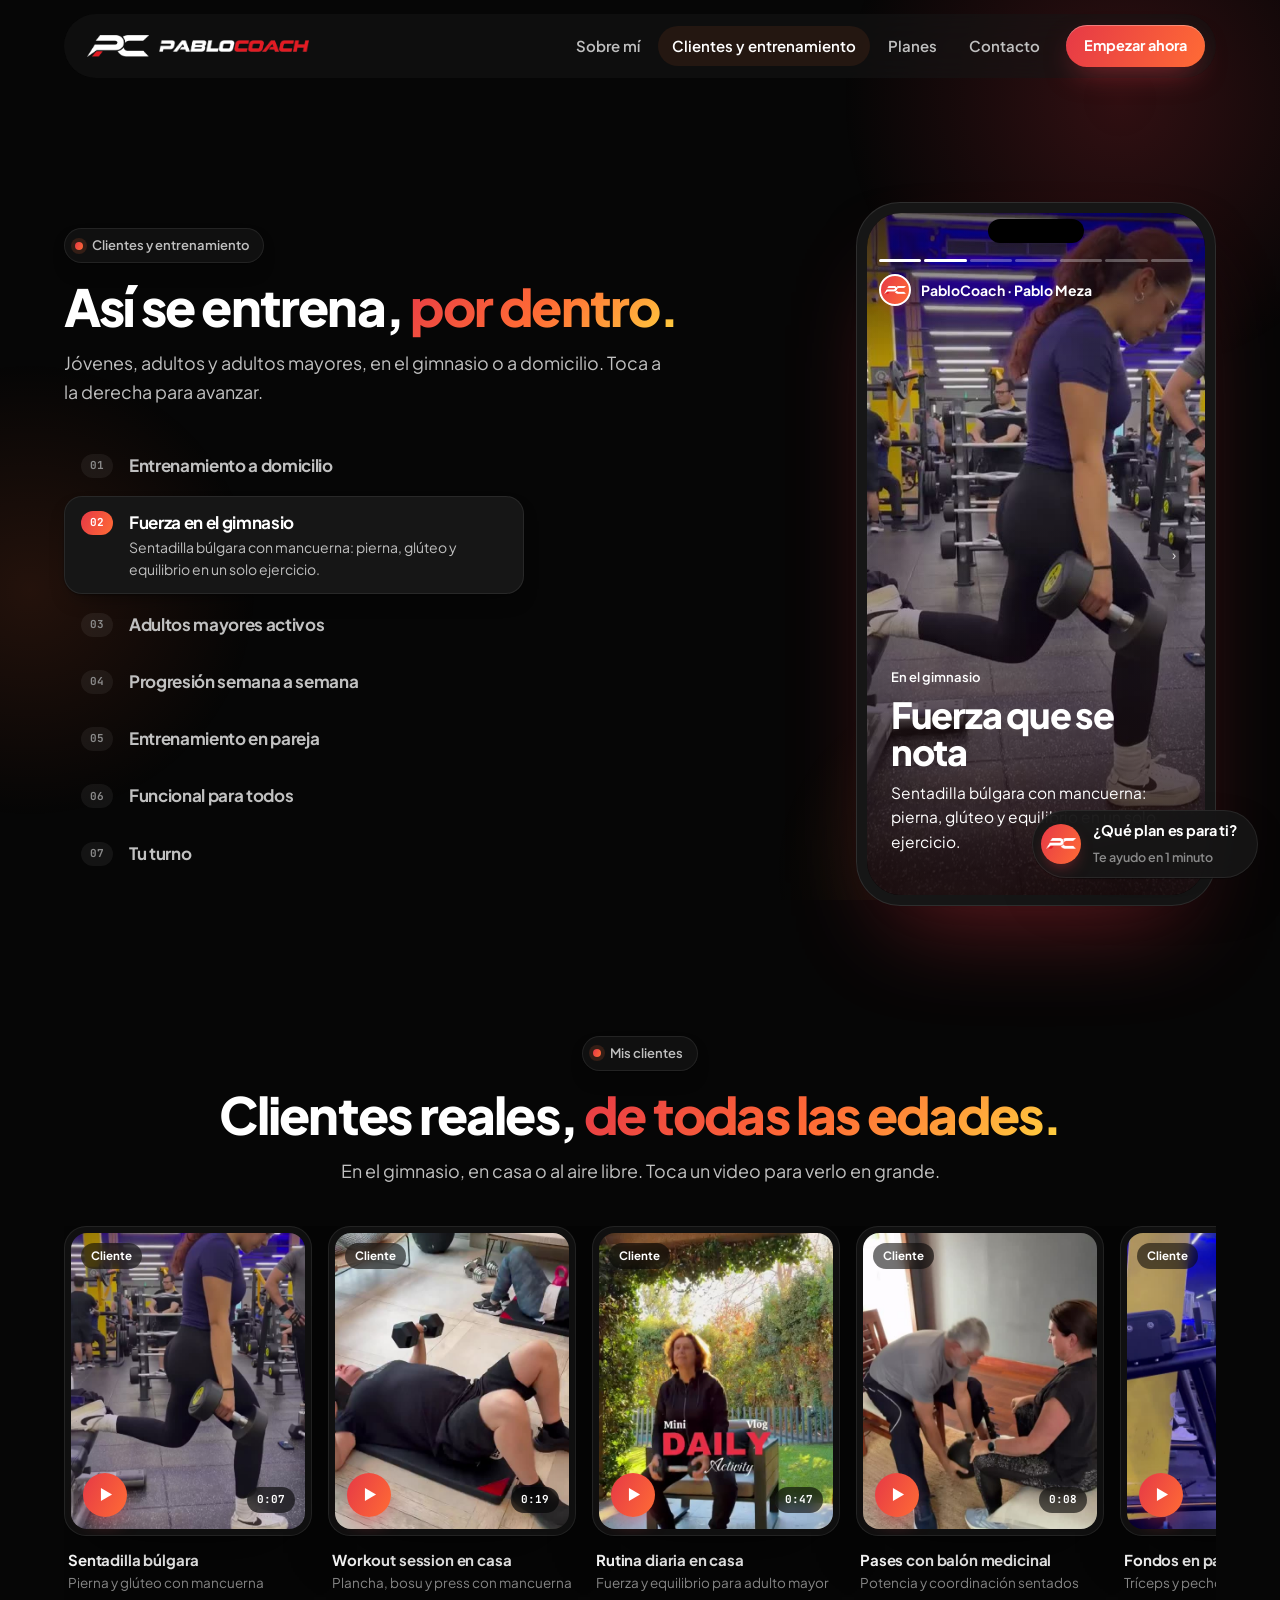
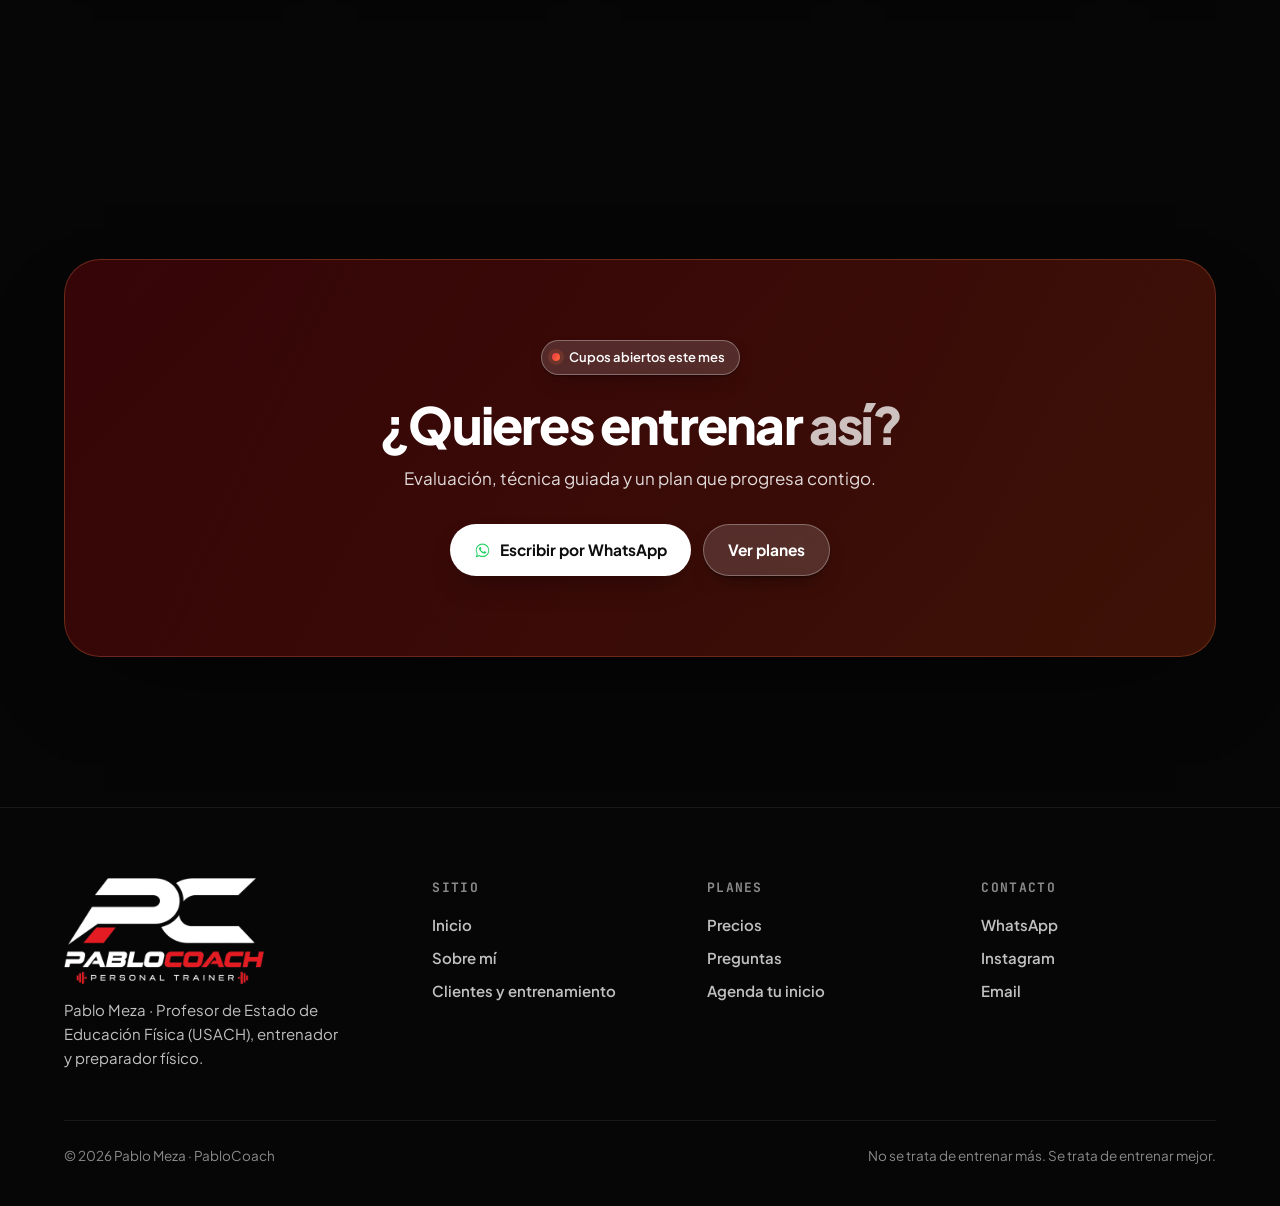
==== commit 3f095176: "Plan Online sin conteo de entrenamientos Co-Authored-By: Claude Opus 5.5 <noreply@anthropic.com>" ====
--- a/clientes.html
+++ b/clientes.html
@@ -15,7 +15,7 @@
   <link rel="preconnect" href="https://fonts.googleapis.com">
   <link rel="preconnect" href="https://fonts.gstatic.com" crossorigin>
   <link href="https://fonts.googleapis.com/css2?family=Plus+Jakarta+Sans:wght@400;500;600;700;800&family=JetBrains+Mono:wght@500;700&display=swap" rel="stylesheet">
-  <link rel="stylesheet" href="styles.css?v=202610081731">
+  <link rel="stylesheet" href="styles.css?v=202610081733">
 </head>
 <body>
 <div class="blobs" aria-hidden="true"><i></i><i></i><i></i></div>
@@ -196,7 +196,7 @@
   <video controls playsinline></video>
 </div>
 
-<script src="main.js?v=202610081731"></script>
-<script src="chat.js?v=202610081731"></script>
+<script src="main.js?v=202610081733"></script>
+<script src="chat.js?v=202610081733"></script>
 </body>
 </html>
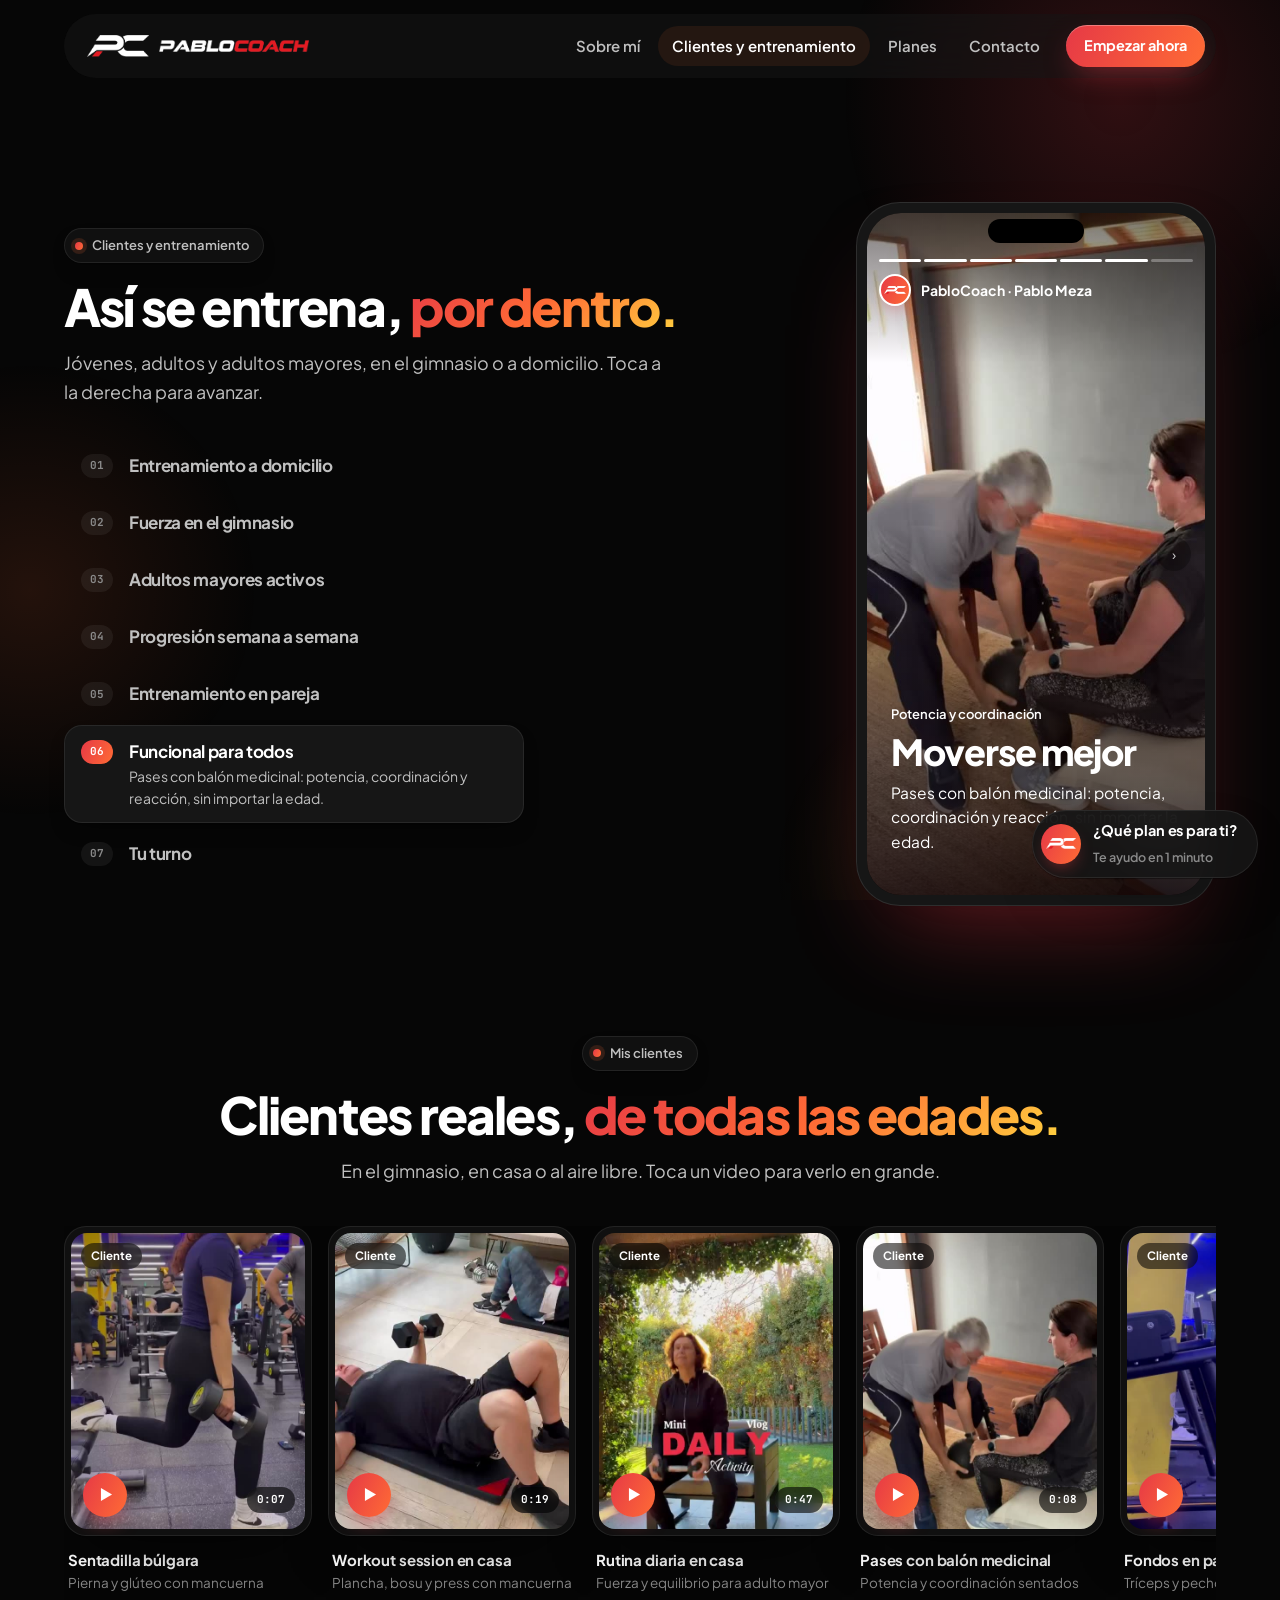
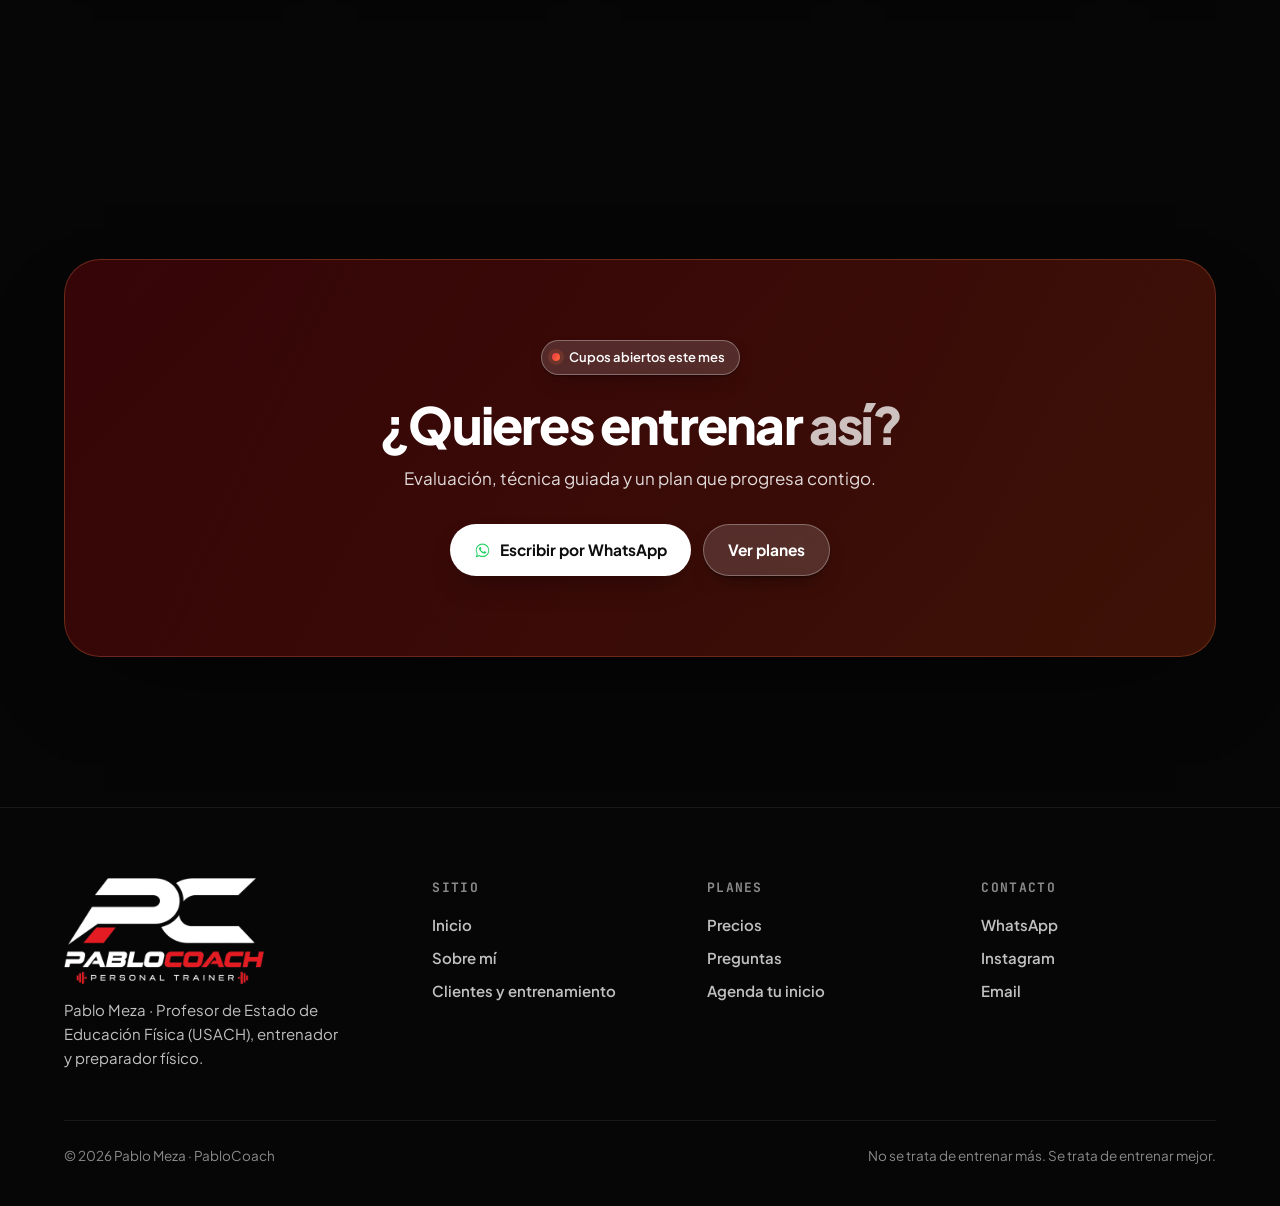
==== commit adcc69d5: "Portada más corta: planes compactos, respaldo en la meta, sin bloque final y footer compacto Co-Auth" ====
--- a/clientes.html
+++ b/clientes.html
@@ -15,7 +15,7 @@
   <link rel="preconnect" href="https://fonts.googleapis.com">
   <link rel="preconnect" href="https://fonts.gstatic.com" crossorigin>
   <link href="https://fonts.googleapis.com/css2?family=Plus+Jakarta+Sans:wght@400;500;600;700;800&family=JetBrains+Mono:wght@500;700&display=swap" rel="stylesheet">
-  <link rel="stylesheet" href="styles.css?v=202610081733">
+  <link rel="stylesheet" href="styles.css?v=202610081736">
 </head>
 <body>
 <div class="blobs" aria-hidden="true"><i></i><i></i><i></i></div>
@@ -196,7 +196,7 @@
   <video controls playsinline></video>
 </div>
 
-<script src="main.js?v=202610081733"></script>
-<script src="chat.js?v=202610081733"></script>
+<script src="main.js?v=202610081736"></script>
+<script src="chat.js?v=202610081736"></script>
 </body>
 </html>
--- a/styles.css
+++ b/styles.css
@@ -745,3 +745,41 @@
   .planes { padding-inline: 8vw; scroll-padding-inline: 0; }
   .planes .plan { flex: 0 0 84vw; scroll-snap-align: center; }
 }
+
+/* Planes compactos de la portada */
+.mini-planes { display: grid; grid-template-columns: repeat(3, 1fr); gap: 16px; }
+.mini { position: relative; display: flex; flex-direction: column; gap: 6px; padding: 26px; transition: transform .3s var(--ease), border-color .3s; }
+.mini:hover { transform: translateY(-3px); }
+.mini b { font-size: 21px; letter-spacing: -.02em; }
+.mini span { font-size: 14.5px; color: var(--ink2); }
+.mini em { margin-top: 10px; font-style: normal; font-size: 14px; color: var(--ink3); }
+.mini em strong { font-size: 26px; font-weight: 800; letter-spacing: -.03em; color: var(--ink); }
+.mini.hot { border: 1.5px solid rgba(255, 107, 53, .6); }
+.mini .flag { left: 22px; }
+.mini-ctas { justify-content: center; margin-top: 28px; }
+.cred { margin: -6px 0 18px; font-size: 12.5px; line-height: 1.5; color: var(--ink3); }
+.cred a { color: var(--acento); font-weight: 700; }
+@media (max-width: 640px) {
+  .mini-planes { grid-template-columns: 1fr; gap: 12px; }
+  .mini { display: grid; grid-template-columns: 1fr auto; column-gap: 12px; row-gap: 2px; align-items: center; padding: 18px 18px; }
+  .mini b { font-size: 18px; }
+  .mini span { grid-column: 1; font-size: 13px; }
+  .mini em { grid-column: 2; grid-row: 1 / span 2; margin: 0; text-align: right; font-size: 12px; line-height: 1.2; }
+  .mini em strong { display: block; font-size: 21px; }
+  .mini.hot { margin-top: 8px; }
+  .mini-ctas .btn { flex: 1 1 100%; }
+  /* Meta más compacta */
+  .popup-in > img { aspect-ratio: 2 / 1; }
+  .popup-txt { padding: 18px 20px 20px; }
+  /* Footer compacto */
+  .foot { padding: 44px 0 28px; margin-top: 10px; }
+  .foot-grid { grid-template-columns: repeat(3, 1fr); gap: 22px 14px; }
+  .foot-grid > div:first-child { grid-column: 1 / -1; }
+  .foot-grid > div:first-child p { display: none; }
+  .foot h4 { font-size: 11px; margin-bottom: 10px; }
+  .foot ul { font-size: 13.5px; gap: 7px; }
+  .foot-bot { margin-top: 28px; padding-top: 18px; flex-direction: column; gap: 6px; font-size: 12px; }
+  .logo-foot img { width: 140px; }
+  /* Historias un poco más bajas */
+  .st-phone { height: min(70svh, 600px); }
+}
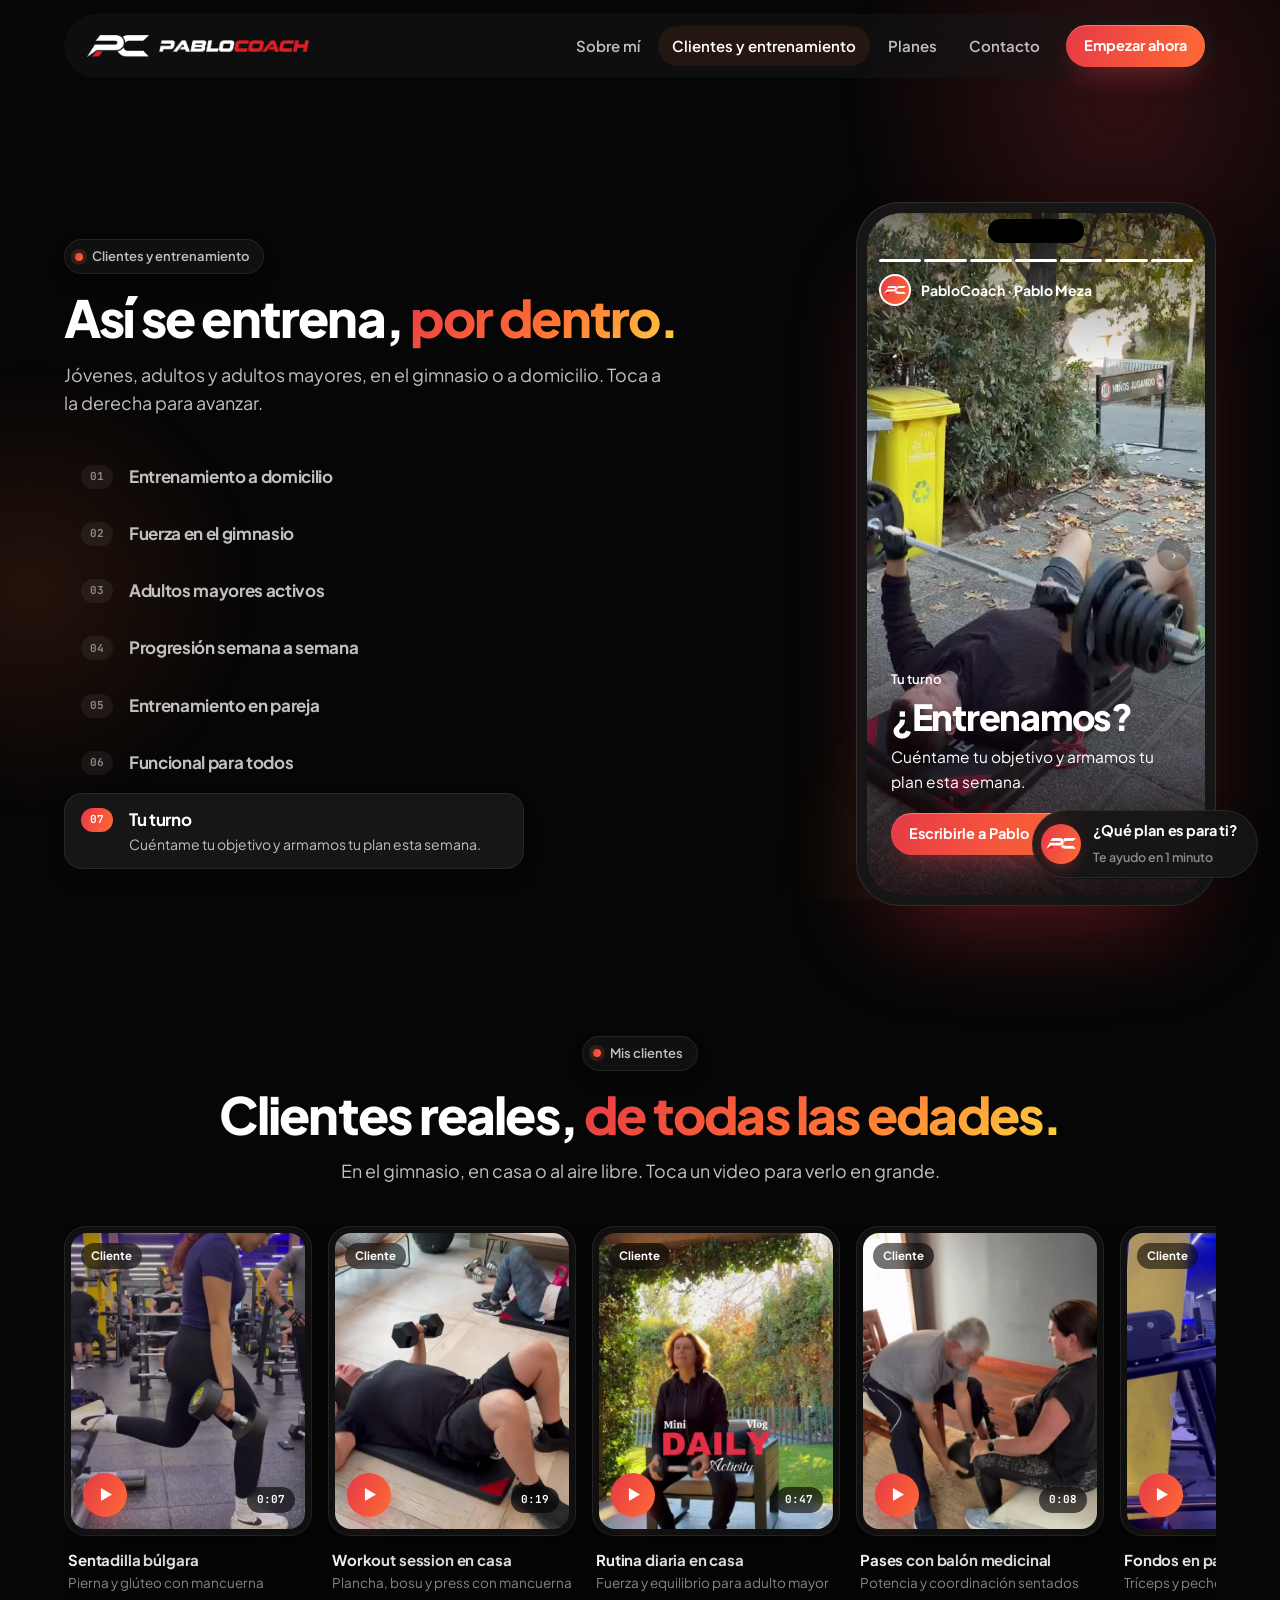
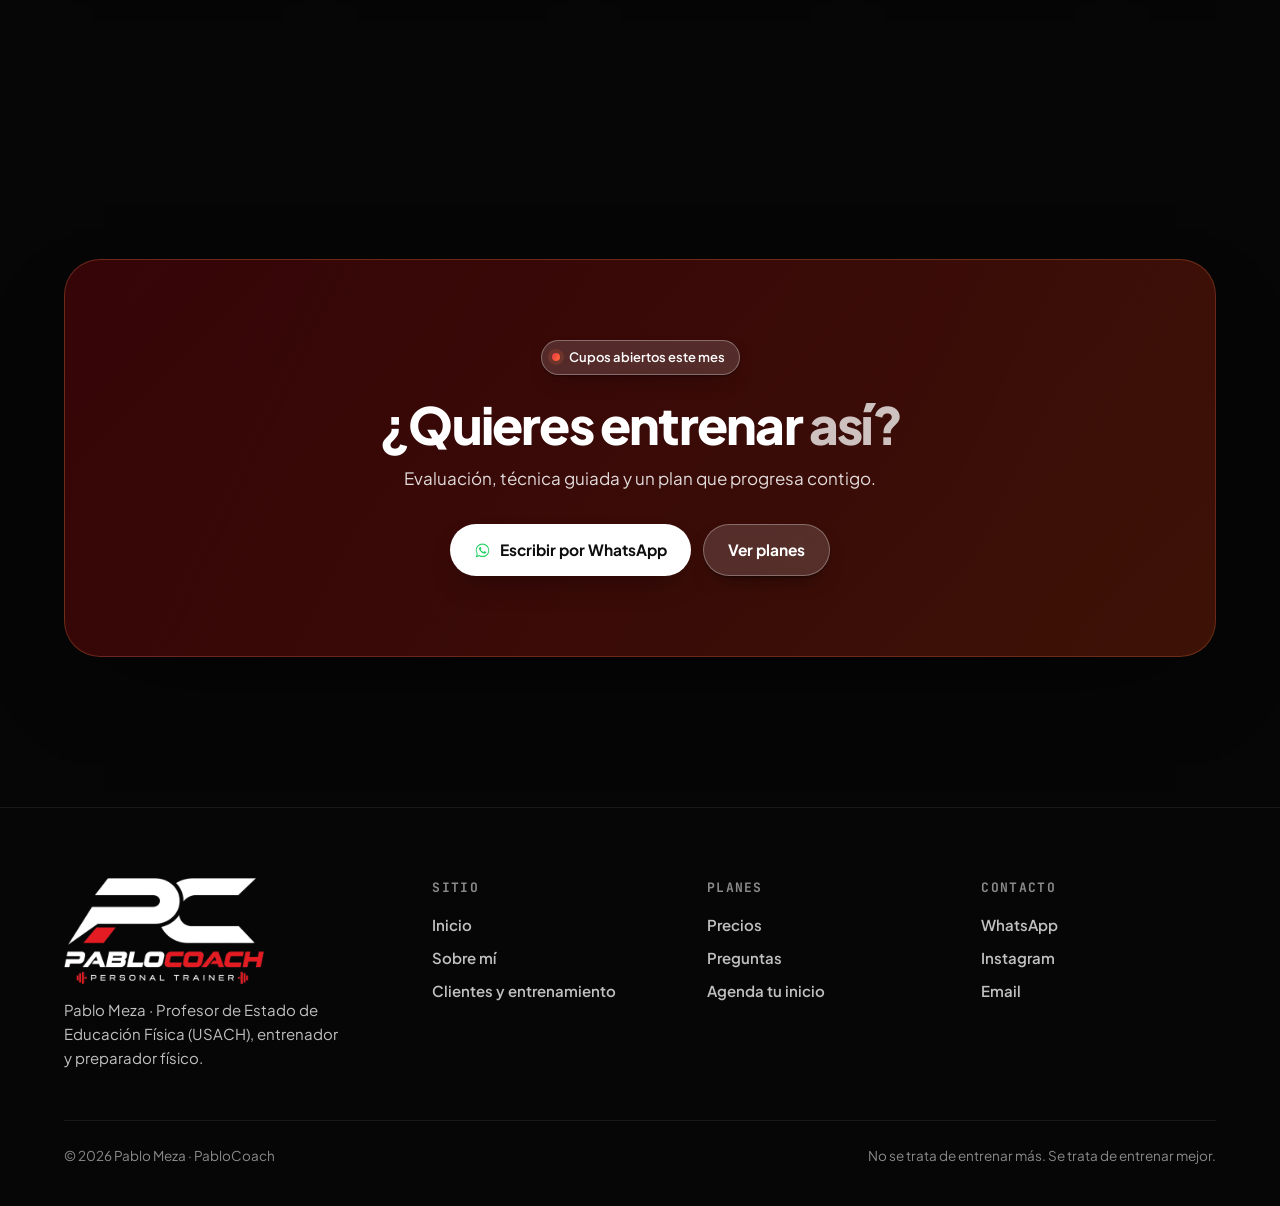
==== commit bfe6f9ab: "Meta con carrusel (frase, VO2 y trayectoria) y logo en la vista previa del link Co-Authored-By: Clau" ====
--- a/clientes.html
+++ b/clientes.html
@@ -9,13 +9,20 @@
   <meta property="og:site_name" content="PabloCoach">
   <meta property="og:title" content="Clientes y entrenamiento · PabloCoach">
   <meta property="og:description" content="Así entrenan los clientes de Pablo Meza: en el gimnasio, a domicilio y adultos mayores, con evaluación y técnica guiada.">
-  <meta property="og:image" content="assets/img/c-bulgara.jpg">
+  <meta property="og:type" content="website">
+  <meta property="og:url" content="https://b3njjaman.github.io/negropablo/">
+  <meta property="og:image" content="https://b3njjaman.github.io/negropablo/assets/img/og-pablocoach.jpg">
+  <meta property="og:image:width" content="1200">
+  <meta property="og:image:height" content="630">
+  <meta property="og:image:alt" content="PabloCoach · Personal Trainer">
+  <meta name="twitter:card" content="summary_large_image">
+  <meta name="twitter:image" content="https://b3njjaman.github.io/negropablo/assets/img/og-pablocoach.jpg">
   <link rel="icon" type="image/png" href="assets/img/favicon.png">
   <link rel="apple-touch-icon" href="assets/img/apple-touch-icon.png">
   <link rel="preconnect" href="https://fonts.googleapis.com">
   <link rel="preconnect" href="https://fonts.gstatic.com" crossorigin>
   <link href="https://fonts.googleapis.com/css2?family=Plus+Jakarta+Sans:wght@400;500;600;700;800&family=JetBrains+Mono:wght@500;700&display=swap" rel="stylesheet">
-  <link rel="stylesheet" href="styles.css?v=202610081736">
+  <link rel="stylesheet" href="styles.css?v=202610081748">
 </head>
 <body>
 <div class="blobs" aria-hidden="true"><i></i><i></i><i></i></div>
@@ -196,7 +203,7 @@
   <video controls playsinline></video>
 </div>
 
-<script src="main.js?v=202610081736"></script>
-<script src="chat.js?v=202610081736"></script>
+<script src="main.js?v=202610081748"></script>
+<script src="chat.js?v=202610081748"></script>
 </body>
 </html>
--- a/styles.css
+++ b/styles.css
@@ -211,8 +211,8 @@
 .camino-yo span { display: grid; place-items: center; width: 100%; height: 100%; }
 .camino-anim .camino-yo { display: block; }
 .camino-popup { position: relative; z-index: 6; width: min(440px, calc(100% - 32px)); margin: 36px auto 0; }
-.popup-in { overflow: hidden; border-radius: 28px; background: var(--dark2); border: 1px solid rgba(255, 107, 53, .35); box-shadow: 0 40px 90px -30px rgba(230, 57, 70, .6), var(--sh); }
-.popup-in > img { width: 100%; aspect-ratio: 16 / 10; object-fit: cover; object-position: 50% 22%; }
+.popup-in { position: relative; overflow: hidden; border-radius: 28px; background: var(--dark2); border: 1px solid rgba(255, 107, 53, .35); box-shadow: 0 40px 90px -30px rgba(230, 57, 70, .6), var(--sh); }
+.pop-media { display: block; width: 100%; aspect-ratio: 16 / 10; object-fit: cover; object-position: 50% 22%; background: #000; }
 .popup-txt { padding: 22px 24px 24px; text-align: center; }
 .popup-txt p { margin-top: 14px; font-size: 22px; font-weight: 800; line-height: 1.25; letter-spacing: -.03em; }
 .popup-txt .grad { display: block; font-size: 30px; }
@@ -769,7 +769,7 @@
   .mini.hot { margin-top: 8px; }
   .mini-ctas .btn { flex: 1 1 100%; }
   /* Meta más compacta */
-  .popup-in > img { aspect-ratio: 2 / 1; }
+  .pop-media { aspect-ratio: 2 / 1; }
   .popup-txt { padding: 18px 20px 20px; }
   /* Footer compacto */
   .foot { padding: 44px 0 28px; margin-top: 10px; }
@@ -783,3 +783,43 @@
   /* Historias un poco más bajas */
   .st-phone { height: min(70svh, 600px); }
 }
+
+/* Carrusel dentro de la meta */
+.pop-track { display: flex; overflow-x: auto; scroll-snap-type: x mandatory; scrollbar-width: none; overscroll-behavior-x: contain; }
+.pop-track::-webkit-scrollbar { display: none; }
+.pop-slide { flex: 0 0 100%; scroll-snap-align: start; scroll-snap-stop: always; }
+.popup-txt h3 { margin-top: 12px; font-size: 24px; }
+.popup-txt .pop-p { margin-top: 8px; font-size: 15px; font-weight: 500; line-height: 1.5; letter-spacing: 0; color: var(--ink2); }
+.pop-stats { margin-top: 14px; text-align: left; }
+.pop-stats .stat b { font-size: 22px; }
+.pop-stats .stat-txt b { font-size: 16px; }
+.popup-txt .btn-s { margin-top: 16px; }
+.pop-dots { display: flex; justify-content: center; gap: 8px; padding: 2px 0 14px; }
+.pop-dots button { width: 8px; height: 8px; border-radius: 99px; background: rgba(255, 255, 255, .22); transition: width .3s var(--ease), background .3s; }
+.pop-dots button[aria-current="true"] { width: 24px; background: var(--grad-btn); }
+.pop-cta { padding: 0 24px 22px; }
+.pop-flecha { position: absolute; top: calc(min(440px, 100vw - 32px) * .625 / 2); translate: 0 -50%; z-index: 2; width: 38px; height: 38px; border-radius: 50%; display: grid; place-items: center; background: rgba(0, 0, 0, .55); color: #fff; font-size: 22px; line-height: 1; transition: opacity .2s; }
+.pop-flecha:disabled { opacity: 0; pointer-events: none; }
+.pop-prev { left: 12px; }
+.pop-next { right: 12px; }
+@media (max-width: 640px) {
+  .pop-flecha { top: calc((100vw - 32px) * .5 / 2); width: 34px; height: 34px; }
+  .pop-cta { padding: 0 20px 18px; }
+  .popup-txt h3 { font-size: 21px; }
+  .popup-txt .pop-p { font-size: 13.5px; }
+}
+
+/* Las fotos de la meta llenan el alto de la tarjeta (la más alta marca el tamaño). */
+.pop-slide { display: flex; flex-direction: column; }
+.pop-slide .pop-media { flex: 1 1 auto; aspect-ratio: auto; min-height: 260px; height: 100%; }
+.pop-slide .popup-txt { flex: none; }
+.pop-slide:first-child .popup-txt p { margin-top: 0; }
+@media (max-width: 640px) {
+  .pop-slide .pop-media { min-height: 180px; }
+}
+/* El slide del video marca el alto; las fotos de Pablo rellenan ese mismo alto. */
+.pop-slide video.pop-media { min-height: 300px; }
+.pop-slide img.pop-media { min-height: 0; }
+@media (max-width: 640px) { .pop-slide video.pop-media { min-height: 230px; } }
+/* Mientras la meta está en pantalla, el botón del asistente se esconde (tapaba el CTA). */
+.sin-lanzador .np-launch { opacity: 0; pointer-events: none; transform: translateY(16px); }
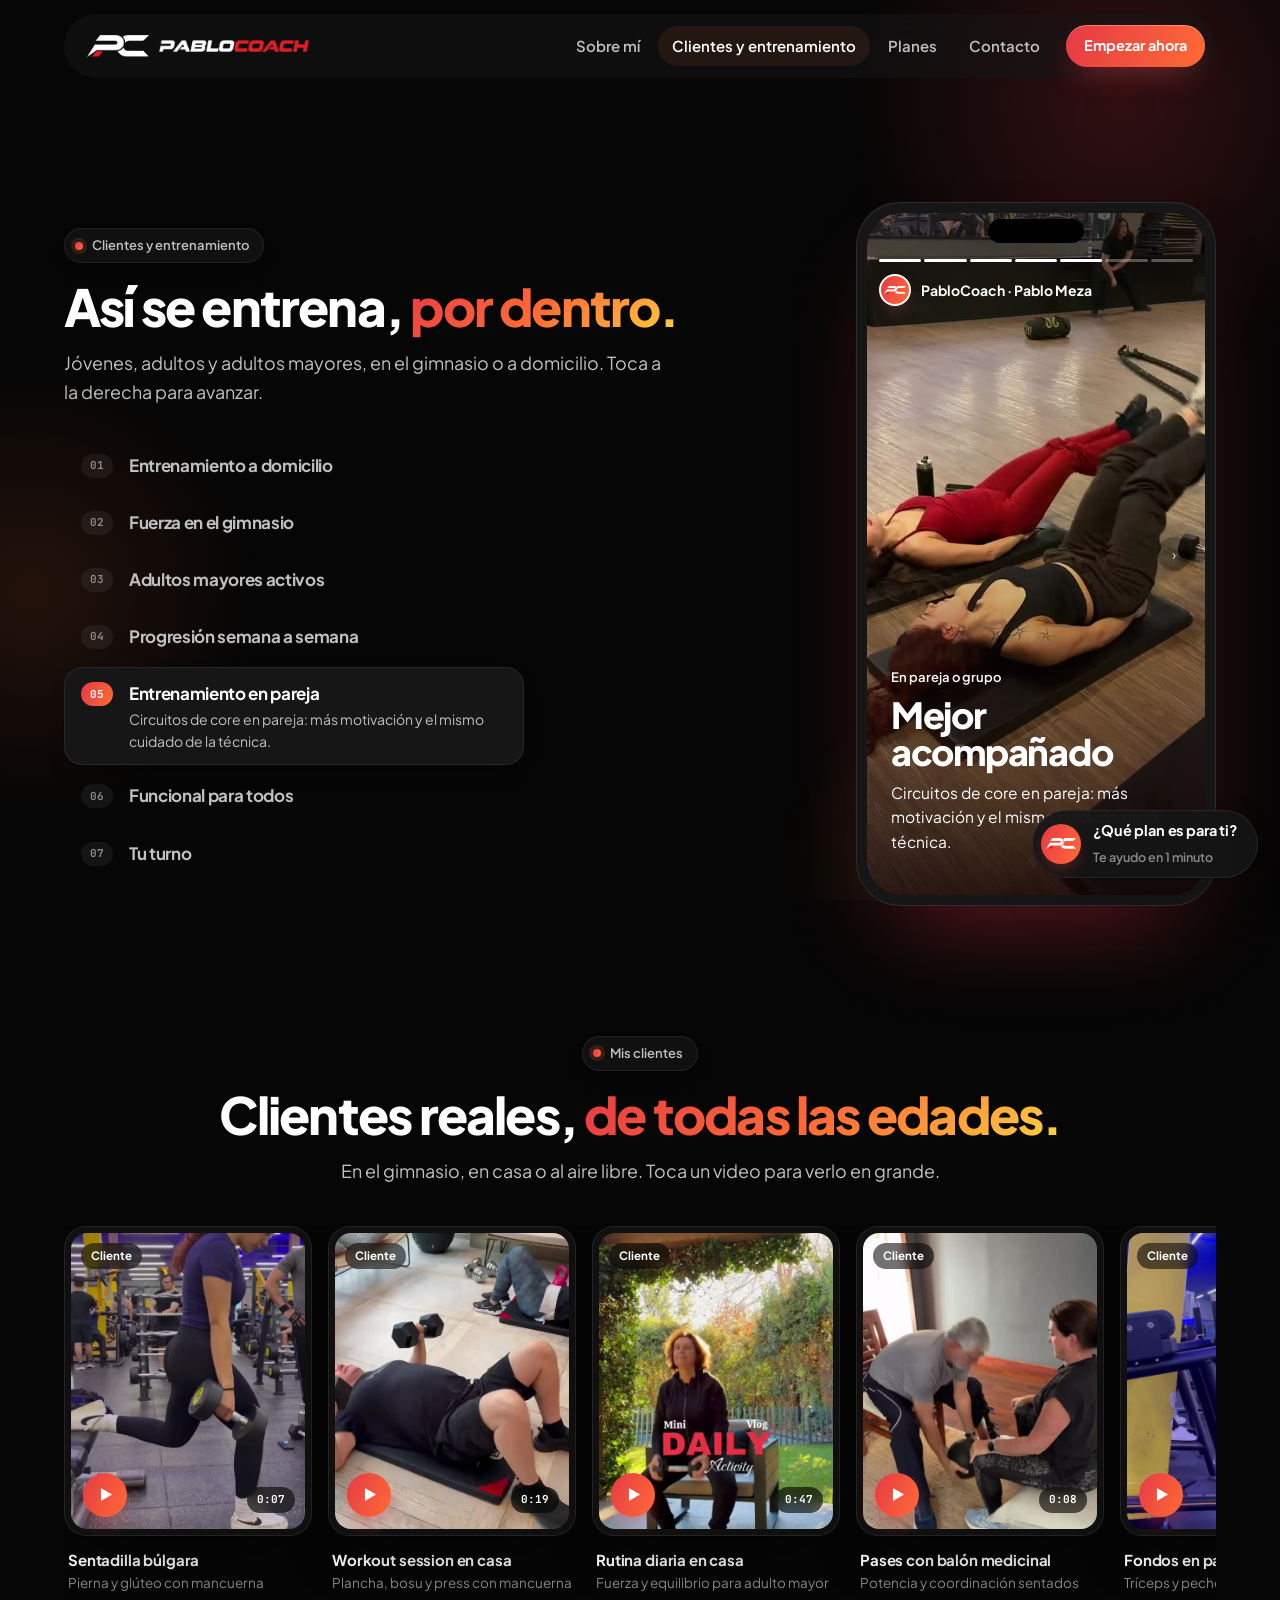
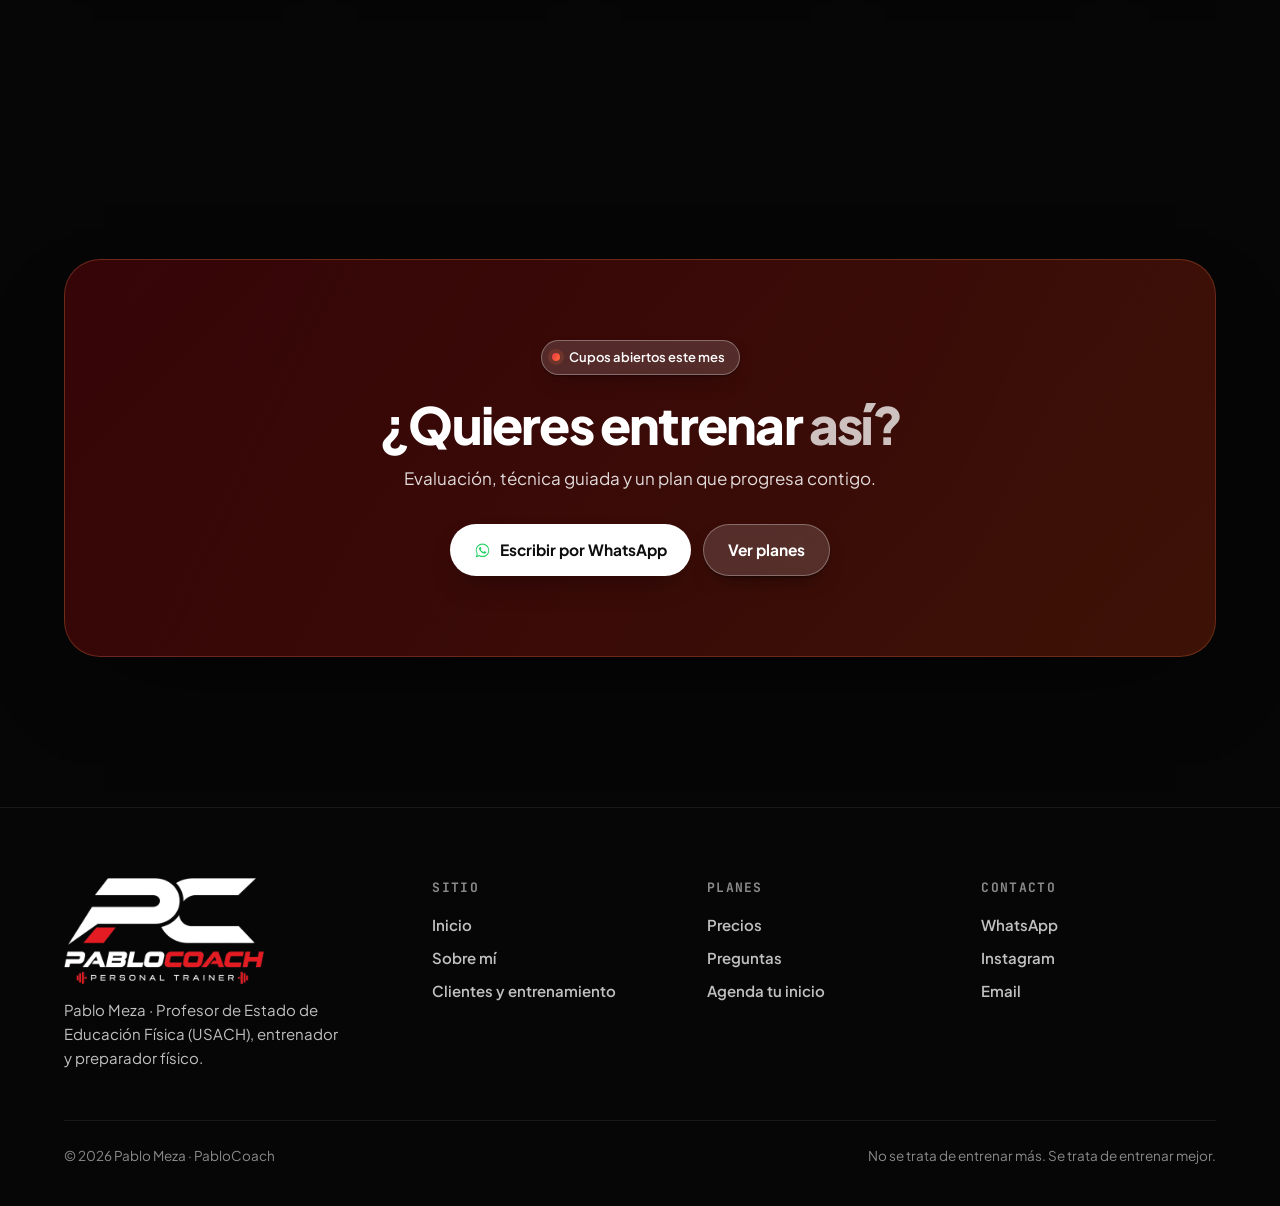
==== commit e9c4fb3d: "Meta compacta: cabe en la pantalla del teléfono Co-Authored-By: Claude Opus 5.5 <noreply@anthropic.c" ====
--- a/clientes.html
+++ b/clientes.html
@@ -22,7 +22,7 @@
   <link rel="preconnect" href="https://fonts.googleapis.com">
   <link rel="preconnect" href="https://fonts.gstatic.com" crossorigin>
   <link href="https://fonts.googleapis.com/css2?family=Plus+Jakarta+Sans:wght@400;500;600;700;800&family=JetBrains+Mono:wght@500;700&display=swap" rel="stylesheet">
-  <link rel="stylesheet" href="styles.css?v=202610081748">
+  <link rel="stylesheet" href="styles.css?v=202610081753">
 </head>
 <body>
 <div class="blobs" aria-hidden="true"><i></i><i></i><i></i></div>
@@ -203,7 +203,7 @@
   <video controls playsinline></video>
 </div>
 
-<script src="main.js?v=202610081748"></script>
-<script src="chat.js?v=202610081748"></script>
+<script src="main.js?v=202610081753"></script>
+<script src="chat.js?v=202610081753"></script>
 </body>
 </html>
--- a/styles.css
+++ b/styles.css
@@ -823,3 +823,32 @@
 @media (max-width: 640px) { .pop-slide video.pop-media { min-height: 230px; } }
 /* Mientras la meta está en pantalla, el botón del asistente se esconde (tapaba el CTA). */
 .sin-lanzador .np-launch { opacity: 0; pointer-events: none; transform: translateY(16px); }
+
+/* Meta compacta: cabe completa en la pantalla de un teléfono. */
+.pop-slide .pop-media, .pop-slide video.pop-media, .pop-slide img.pop-media { flex: none; height: 230px; min-height: 0; max-height: none; aspect-ratio: auto; }
+.pop-slide .popup-txt { padding: 16px 22px 8px; }
+.popup-txt h3 { margin-top: 8px; font-size: 20px; }
+.popup-txt .pop-p { margin-top: 6px; font-size: 13.5px; }
+.pop-stats { margin-top: 10px; gap: 8px; }
+.pop-stats .stat { padding: 10px 12px; }
+.pop-stats .stat b { font-size: 17px; }
+.pop-stats .stat-txt b { font-size: 13.5px; }
+.pop-stats .stat span { font-size: 11.5px; }
+.popup-txt .btn-s { margin-top: 10px; }
+.pop-dots { padding: 6px 0 10px; }
+.pop-cta { padding: 0 20px 16px; }
+.pop-cta .btn { height: 46px; }
+.pop-flecha { top: 115px; }
+@media (max-width: 640px) {
+  .pop-slide .pop-media, .pop-slide video.pop-media, .pop-slide img.pop-media { height: 170px; }
+  .pop-slide .popup-txt { padding: 14px 16px 6px; }
+  .popup-txt p { font-size: 17px; }
+  .popup-txt .grad { font-size: 21px; }
+  .popup-txt h3 { font-size: 18px; }
+  .popup-txt .pop-p { font-size: 12.5px; }
+  .firma { margin: 6px 0 0; }
+  .pop-flecha { top: 85px; }
+}
+/* Las fotos rellenan hasta el alto del slide del video (que marca el tamaño). */
+.pop-slide img.pop-media { flex: 1 1 0; height: auto; min-height: 230px; }
+@media (max-width: 640px) { .pop-slide img.pop-media { min-height: 170px; } }
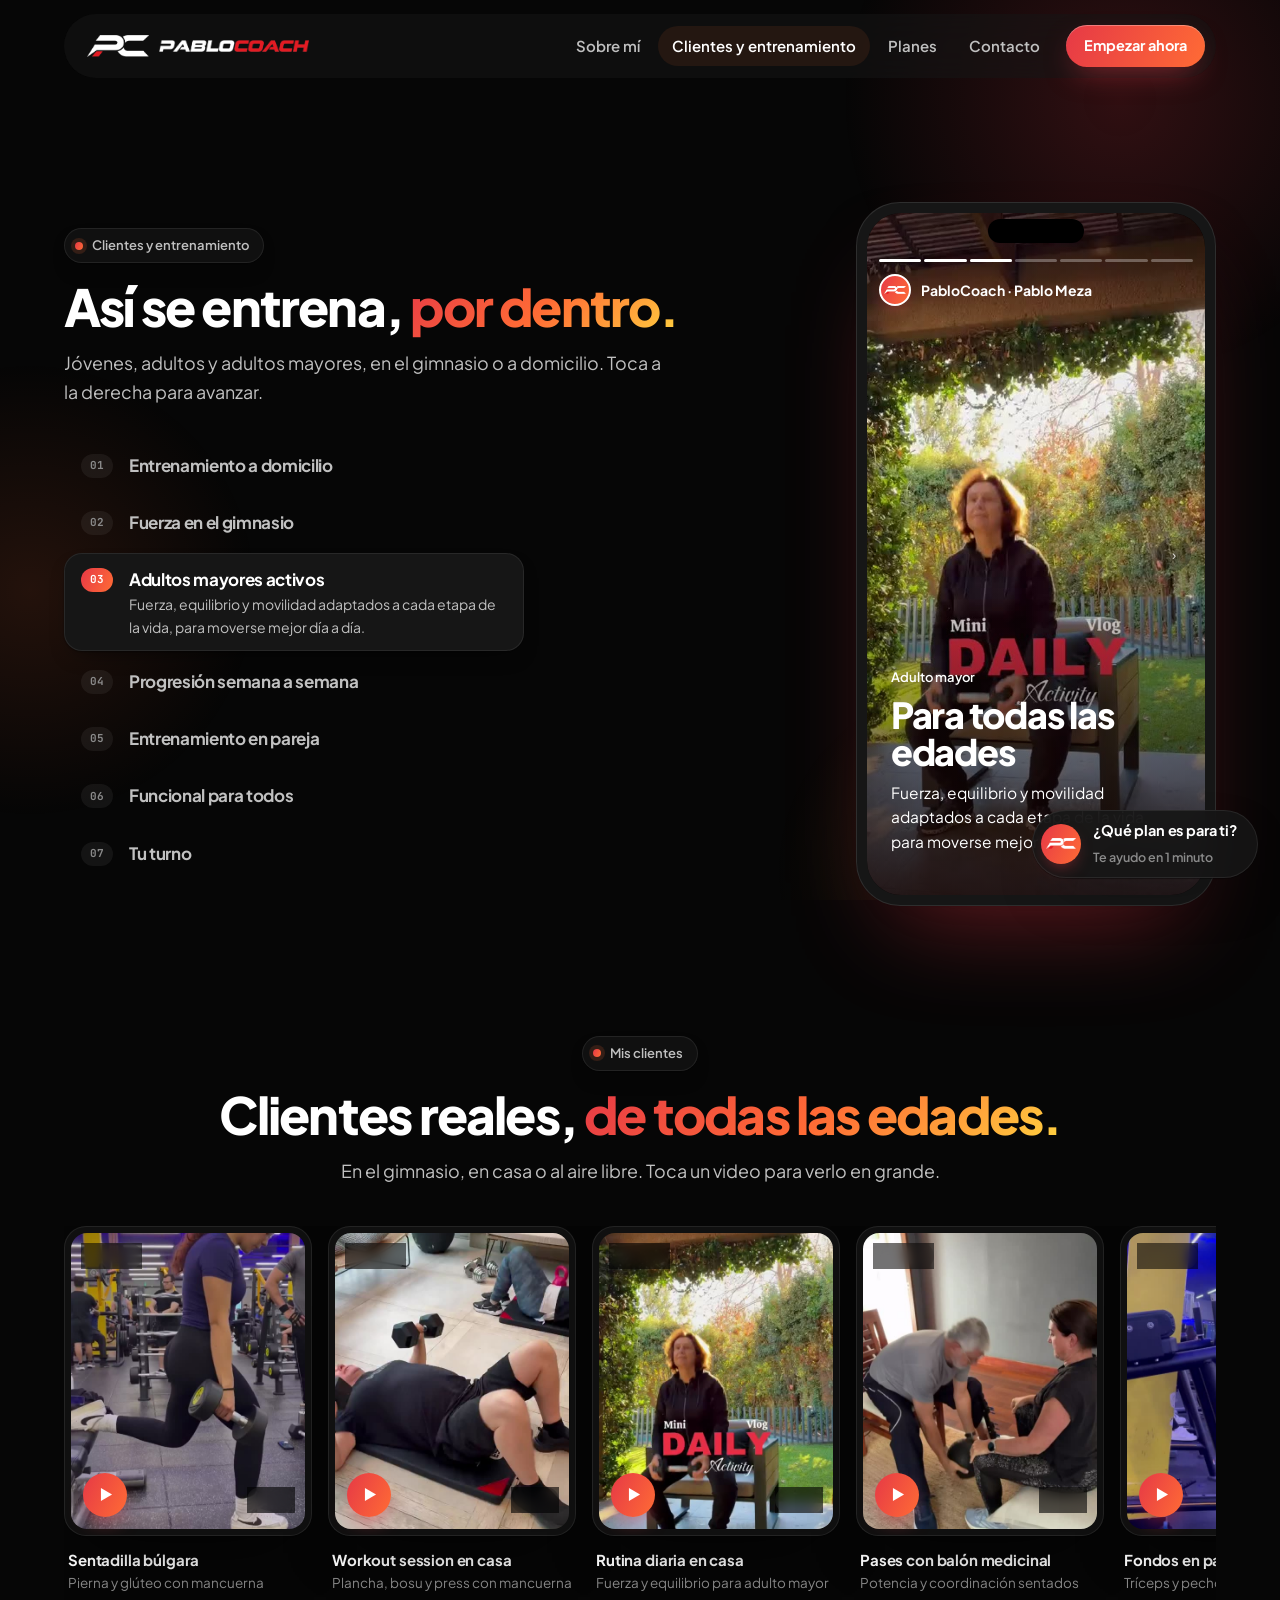
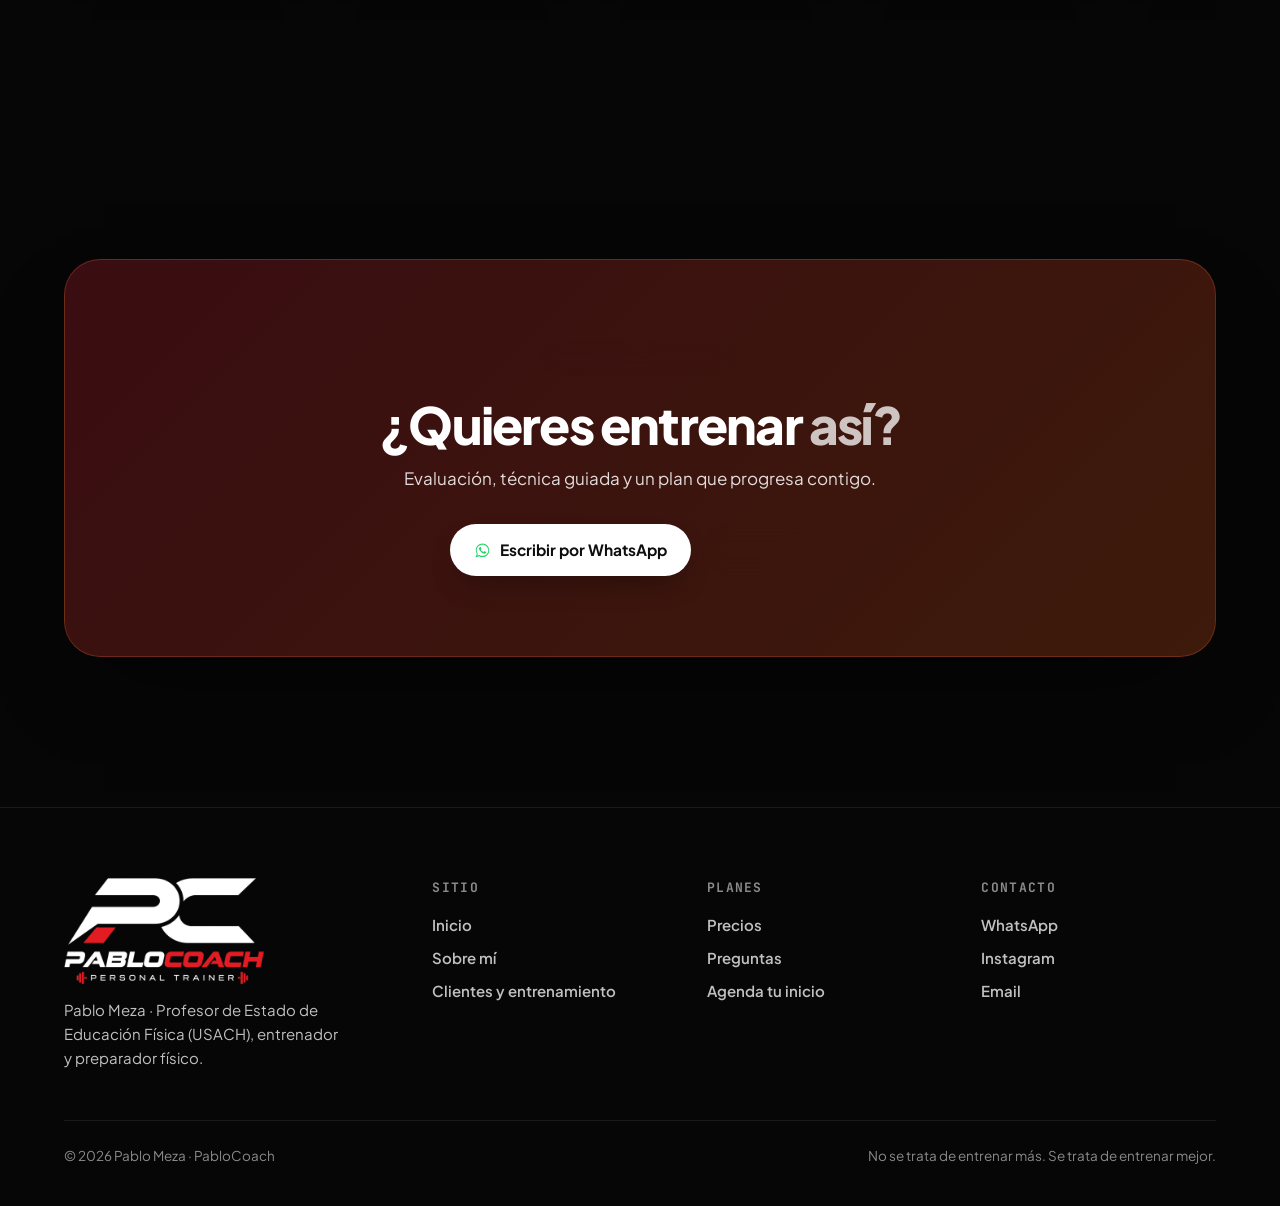
==== commit 6ca5b3d5: "Online a $69.000, cupos limitados en Presencial 1:1, video VO2 más grande y aviso de deslizar Co-Aut" ====
--- a/clientes.html
+++ b/clientes.html
@@ -22,7 +22,7 @@
   <link rel="preconnect" href="https://fonts.googleapis.com">
   <link rel="preconnect" href="https://fonts.gstatic.com" crossorigin>
   <link href="https://fonts.googleapis.com/css2?family=Plus+Jakarta+Sans:wght@400;500;600;700;800&family=JetBrains+Mono:wght@500;700&display=swap" rel="stylesheet">
-  <link rel="stylesheet" href="styles.css?v=202610081753">
+  <link rel="stylesheet" href="styles.css?v=202610081758">
 </head>
 <body>
 <div class="blobs" aria-hidden="true"><i></i><i></i><i></i></div>
@@ -203,7 +203,7 @@
   <video controls playsinline></video>
 </div>
 
-<script src="main.js?v=202610081753"></script>
-<script src="chat.js?v=202610081753"></script>
+<script src="main.js?v=202610081758"></script>
+<script src="chat.js?v=202610081758"></script>
 </body>
 </html>
--- a/styles.css
+++ b/styles.css
@@ -852,3 +852,16 @@
 /* Las fotos rellenan hasta el alto del slide del video (que marca el tamaño). */
 .pop-slide img.pop-media { flex: 1 1 0; height: auto; min-height: 230px; }
 @media (max-width: 640px) { .pop-slide img.pop-media { min-height: 170px; } }
+
+/* Slide del video: más protagonismo al VO2 */
+.pop-slide video.pop-media { height: 330px; }
+.pop-slide:nth-child(2) .popup-txt h3 { margin-top: 2px; }
+@media (max-width: 640px) { .pop-slide video.pop-media { height: 250px; } }
+/* Aviso de que se puede deslizar */
+.pop-hint { display: flex; justify-content: center; align-items: center; gap: 6px; margin-top: 4px; font-size: 12px; font-weight: 600; color: var(--ink3); transition: opacity .4s ease, height .4s ease; height: 18px; overflow: hidden; }
+.pop-hint i { font-style: normal; font-size: 16px; color: var(--acento); animation: nudge 1.4s ease-in-out infinite; }
+.pop-visto .pop-hint { opacity: 0; height: 0; }
+
+/* Aviso de cupos limitados (Presencial 1:1) */
+.flag-cupos { background: #1e1e1e; color: var(--amarillo); border: 1px solid rgba(255, 210, 63, .45); }
+.mini:has(.flag-cupos) { margin-top: 8px; }
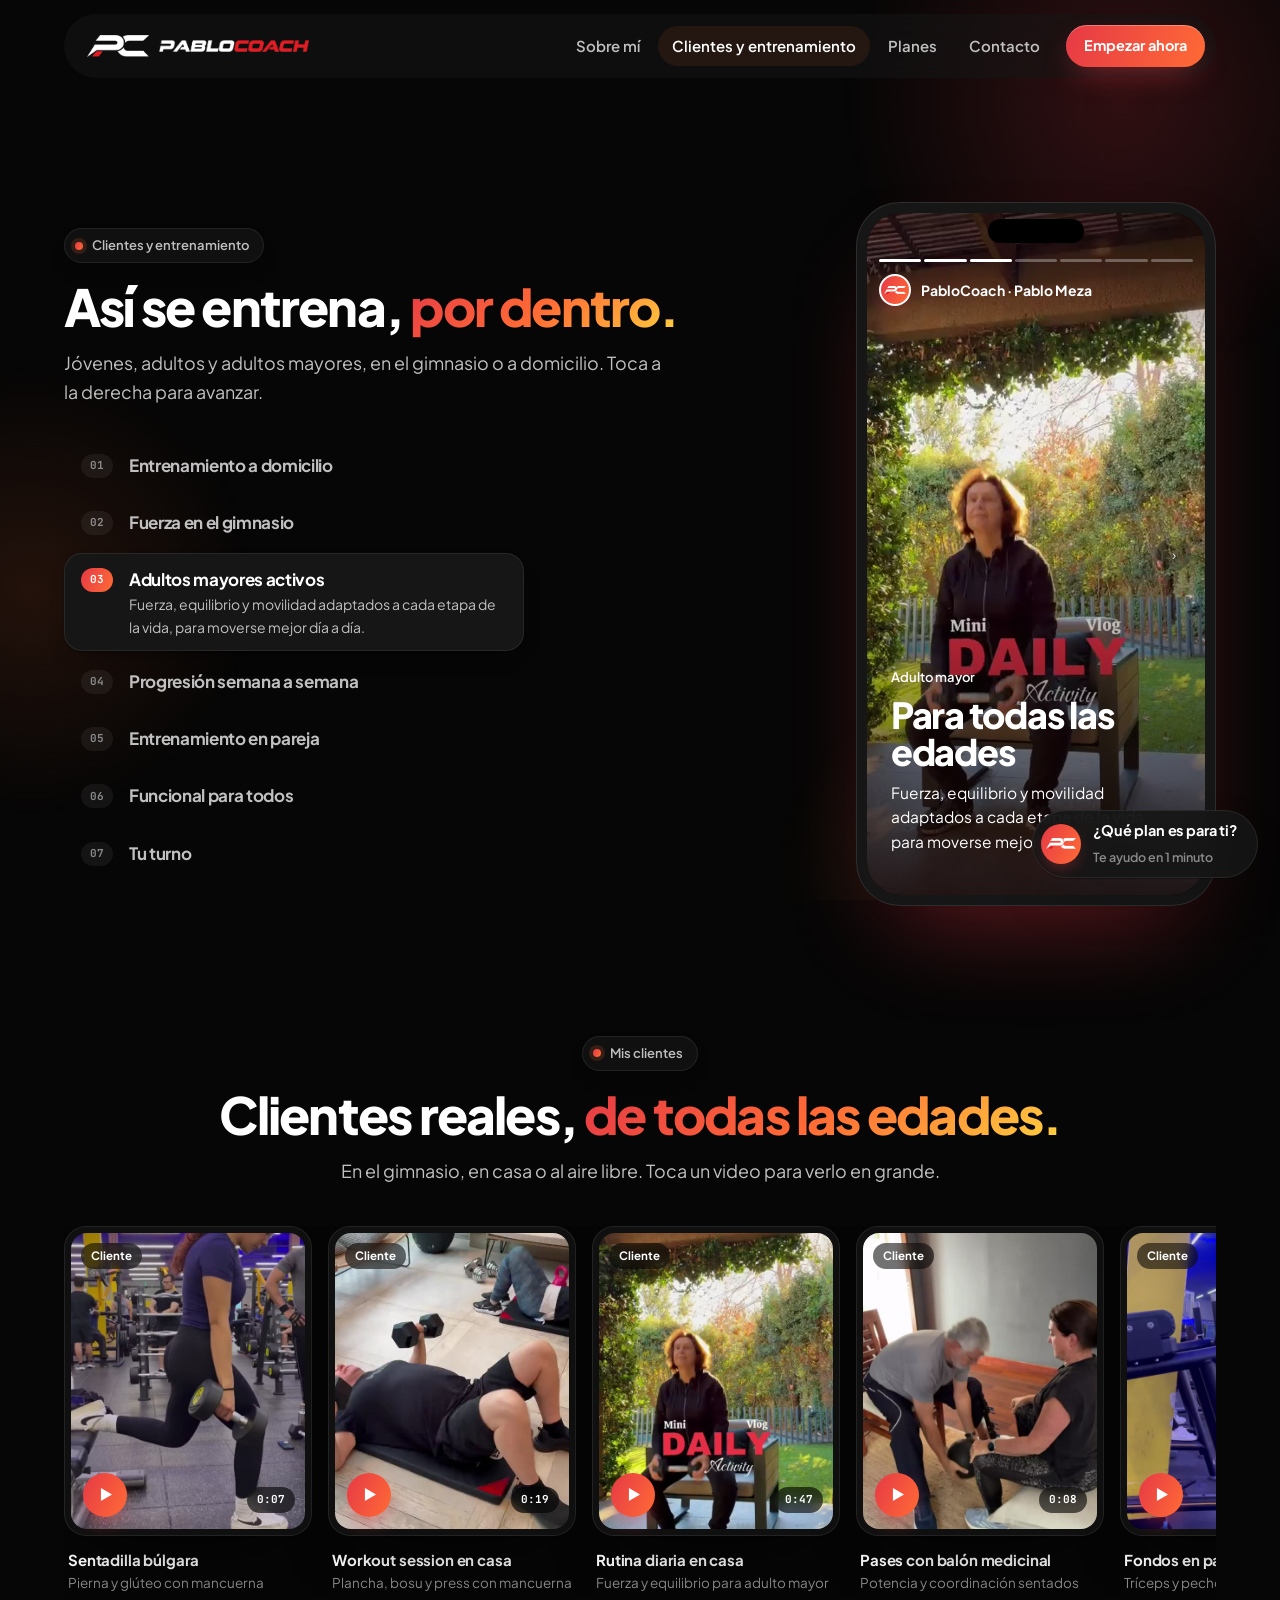
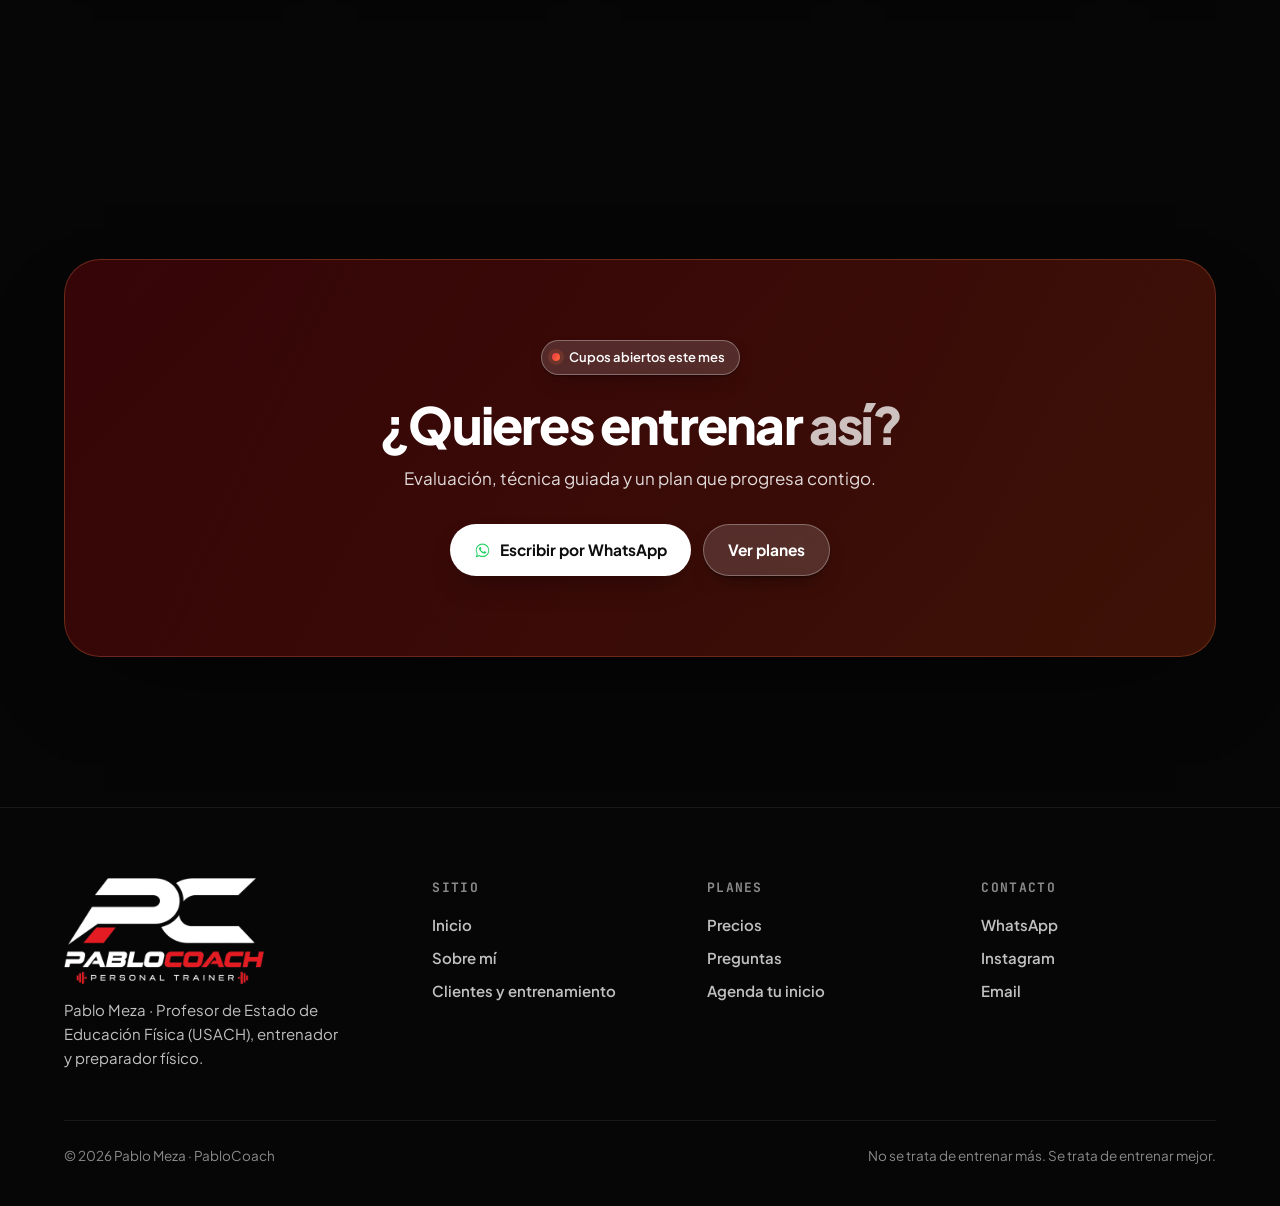
==== commit 635c43bb: "URLs absolutas apuntan a /pablocoach/ Co-Authored-By: Claude Opus 5.5 <noreply@anthropic.com>" ====
--- a/clientes.html
+++ b/clientes.html
@@ -10,19 +10,19 @@
   <meta property="og:title" content="Clientes y entrenamiento · PabloCoach">
   <meta property="og:description" content="Así entrenan los clientes de Pablo Meza: en el gimnasio, a domicilio y adultos mayores, con evaluación y técnica guiada.">
   <meta property="og:type" content="website">
-  <meta property="og:url" content="https://b3njjaman.github.io/negropablo/">
-  <meta property="og:image" content="https://b3njjaman.github.io/negropablo/assets/img/og-pablocoach.jpg">
+  <meta property="og:url" content="https://b3njjaman.github.io/pablocoach/">
+  <meta property="og:image" content="https://b3njjaman.github.io/pablocoach/assets/img/og-pablocoach.jpg">
   <meta property="og:image:width" content="1200">
   <meta property="og:image:height" content="630">
   <meta property="og:image:alt" content="PabloCoach · Personal Trainer">
   <meta name="twitter:card" content="summary_large_image">
-  <meta name="twitter:image" content="https://b3njjaman.github.io/negropablo/assets/img/og-pablocoach.jpg">
+  <meta name="twitter:image" content="https://b3njjaman.github.io/pablocoach/assets/img/og-pablocoach.jpg">
   <link rel="icon" type="image/png" href="assets/img/favicon.png">
   <link rel="apple-touch-icon" href="assets/img/apple-touch-icon.png">
   <link rel="preconnect" href="https://fonts.googleapis.com">
   <link rel="preconnect" href="https://fonts.gstatic.com" crossorigin>
   <link href="https://fonts.googleapis.com/css2?family=Plus+Jakarta+Sans:wght@400;500;600;700;800&family=JetBrains+Mono:wght@500;700&display=swap" rel="stylesheet">
-  <link rel="stylesheet" href="styles.css?v=202610081758">
+  <link rel="stylesheet" href="styles.css?v=202610081811">
 </head>
 <body>
 <div class="blobs" aria-hidden="true"><i></i><i></i><i></i></div>
@@ -203,7 +203,7 @@
   <video controls playsinline></video>
 </div>
 
-<script src="main.js?v=202610081758"></script>
-<script src="chat.js?v=202610081758"></script>
+<script src="main.js?v=202610081811"></script>
+<script src="chat.js?v=202610081811"></script>
 </body>
 </html>
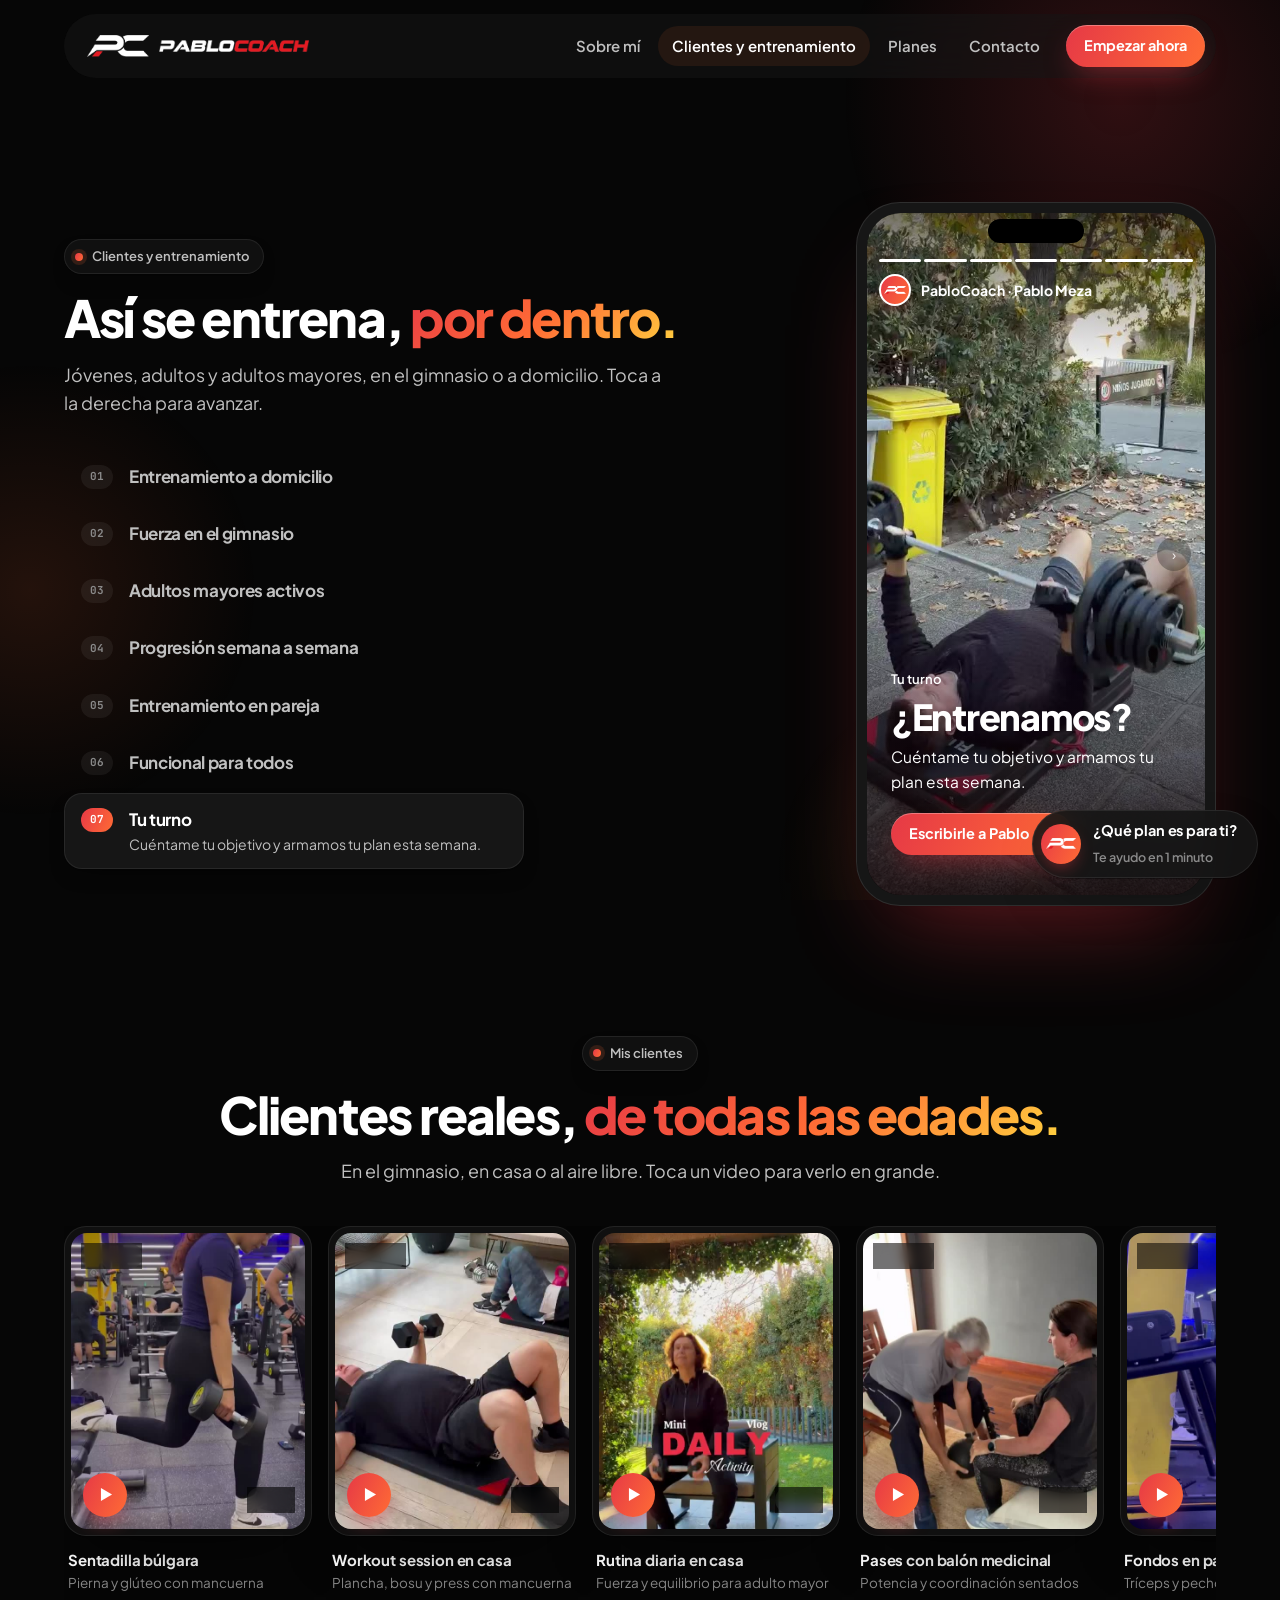
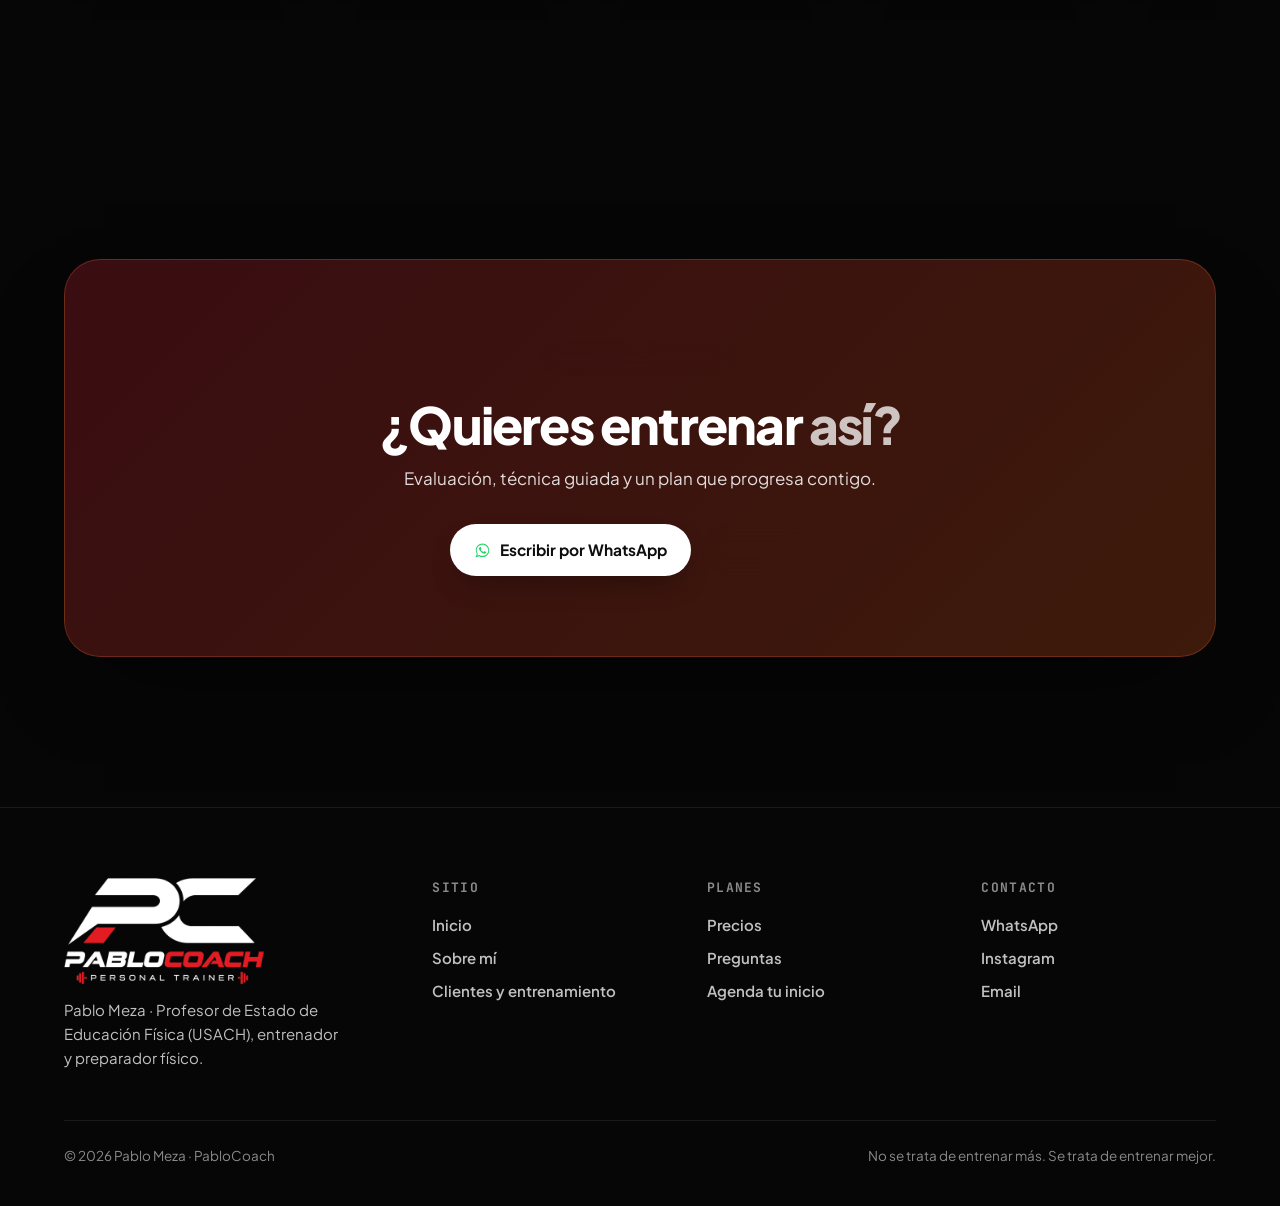
==== commit 59ab3667: "Todos los videos corren solos y no se pausan con un clic Co-Authored-By: Claude Opus 5.5 <noreply@an" ====
--- a/clientes.html
+++ b/clientes.html
@@ -22,7 +22,7 @@
   <link rel="preconnect" href="https://fonts.googleapis.com">
   <link rel="preconnect" href="https://fonts.gstatic.com" crossorigin>
   <link href="https://fonts.googleapis.com/css2?family=Plus+Jakarta+Sans:wght@400;500;600;700;800&family=JetBrains+Mono:wght@500;700&display=swap" rel="stylesheet">
-  <link rel="stylesheet" href="styles.css?v=202610081811">
+  <link rel="stylesheet" href="styles.css?v=202610081821">
 </head>
 <body>
 <div class="blobs" aria-hidden="true"><i></i><i></i><i></i></div>
@@ -200,10 +200,10 @@
 
 <div class="lb" role="dialog" aria-label="Video">
   <button class="lb-x" aria-label="Cerrar">✕</button>
-  <video controls playsinline></video>
+  <video playsinline loop disablepictureinpicture></video>
 </div>
 
-<script src="main.js?v=202610081811"></script>
-<script src="chat.js?v=202610081811"></script>
+<script src="main.js?v=202610081821"></script>
+<script src="chat.js?v=202610081821"></script>
 </body>
 </html>
